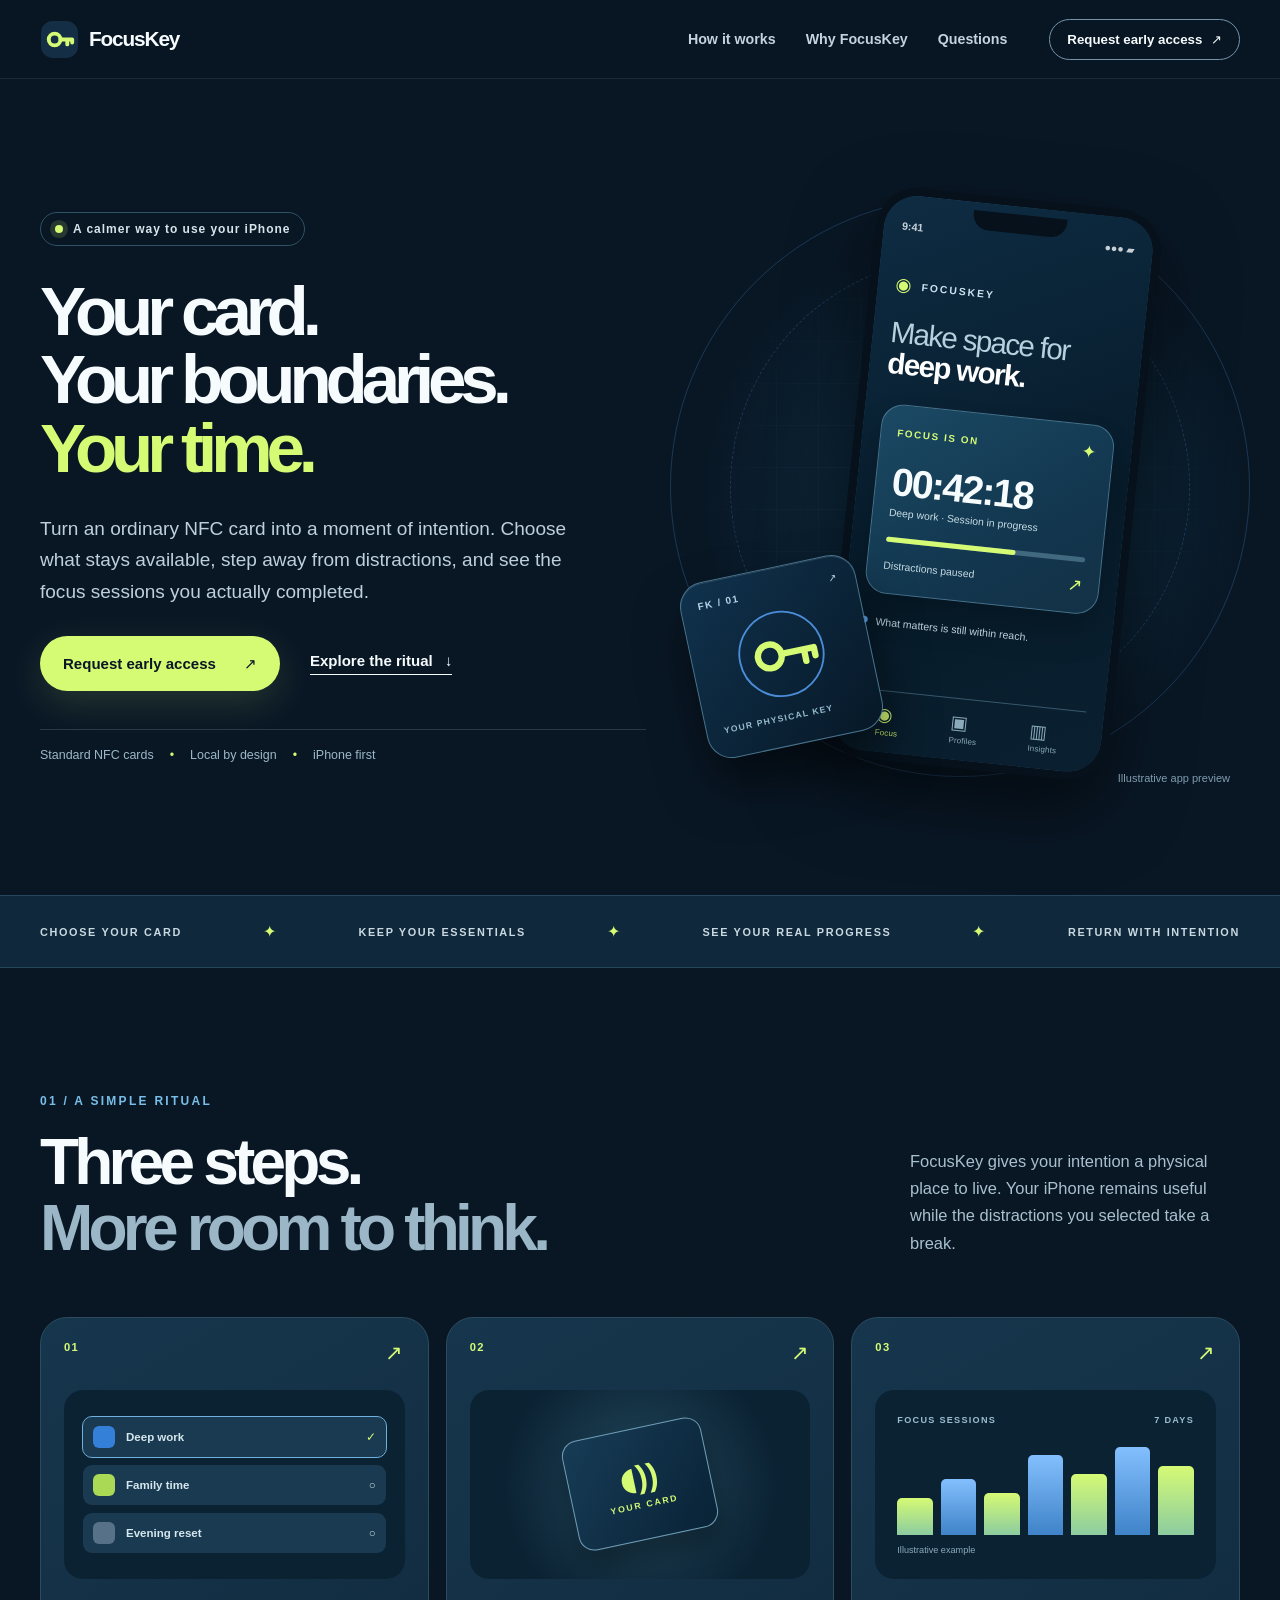
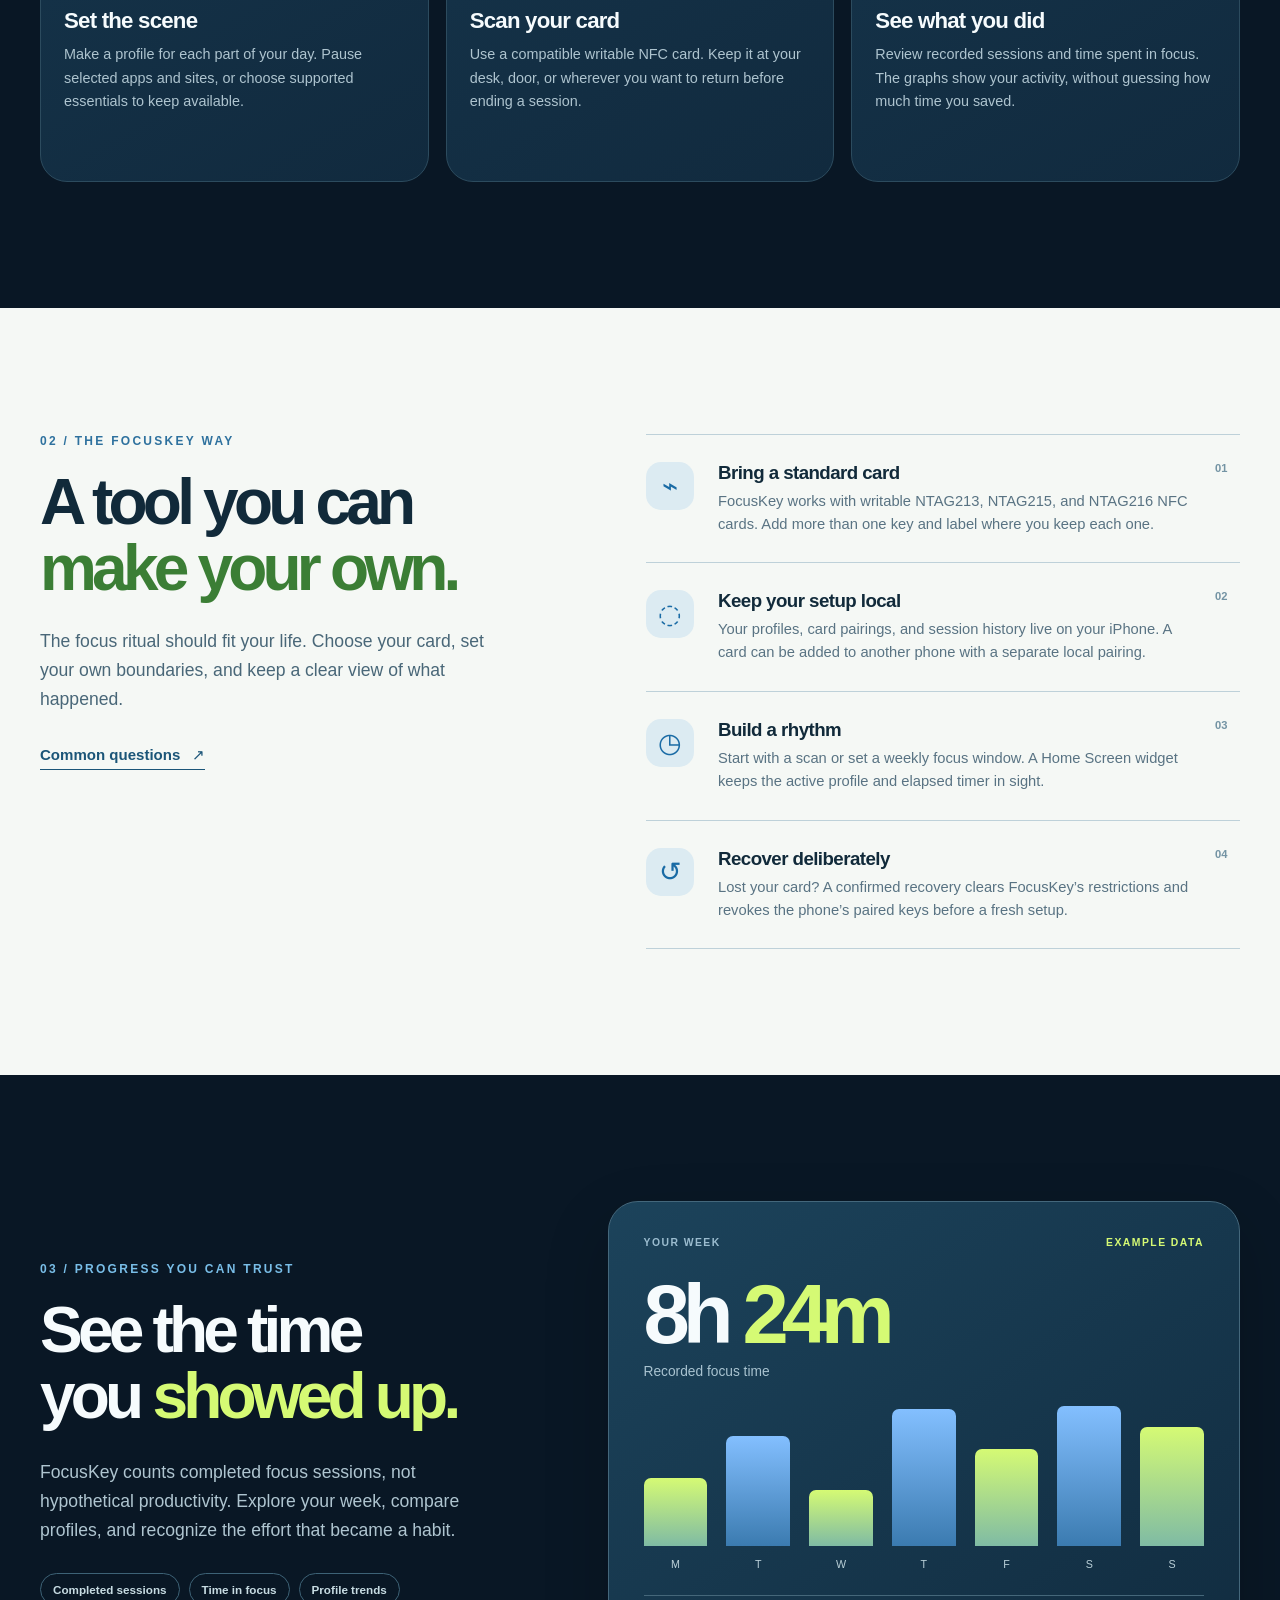
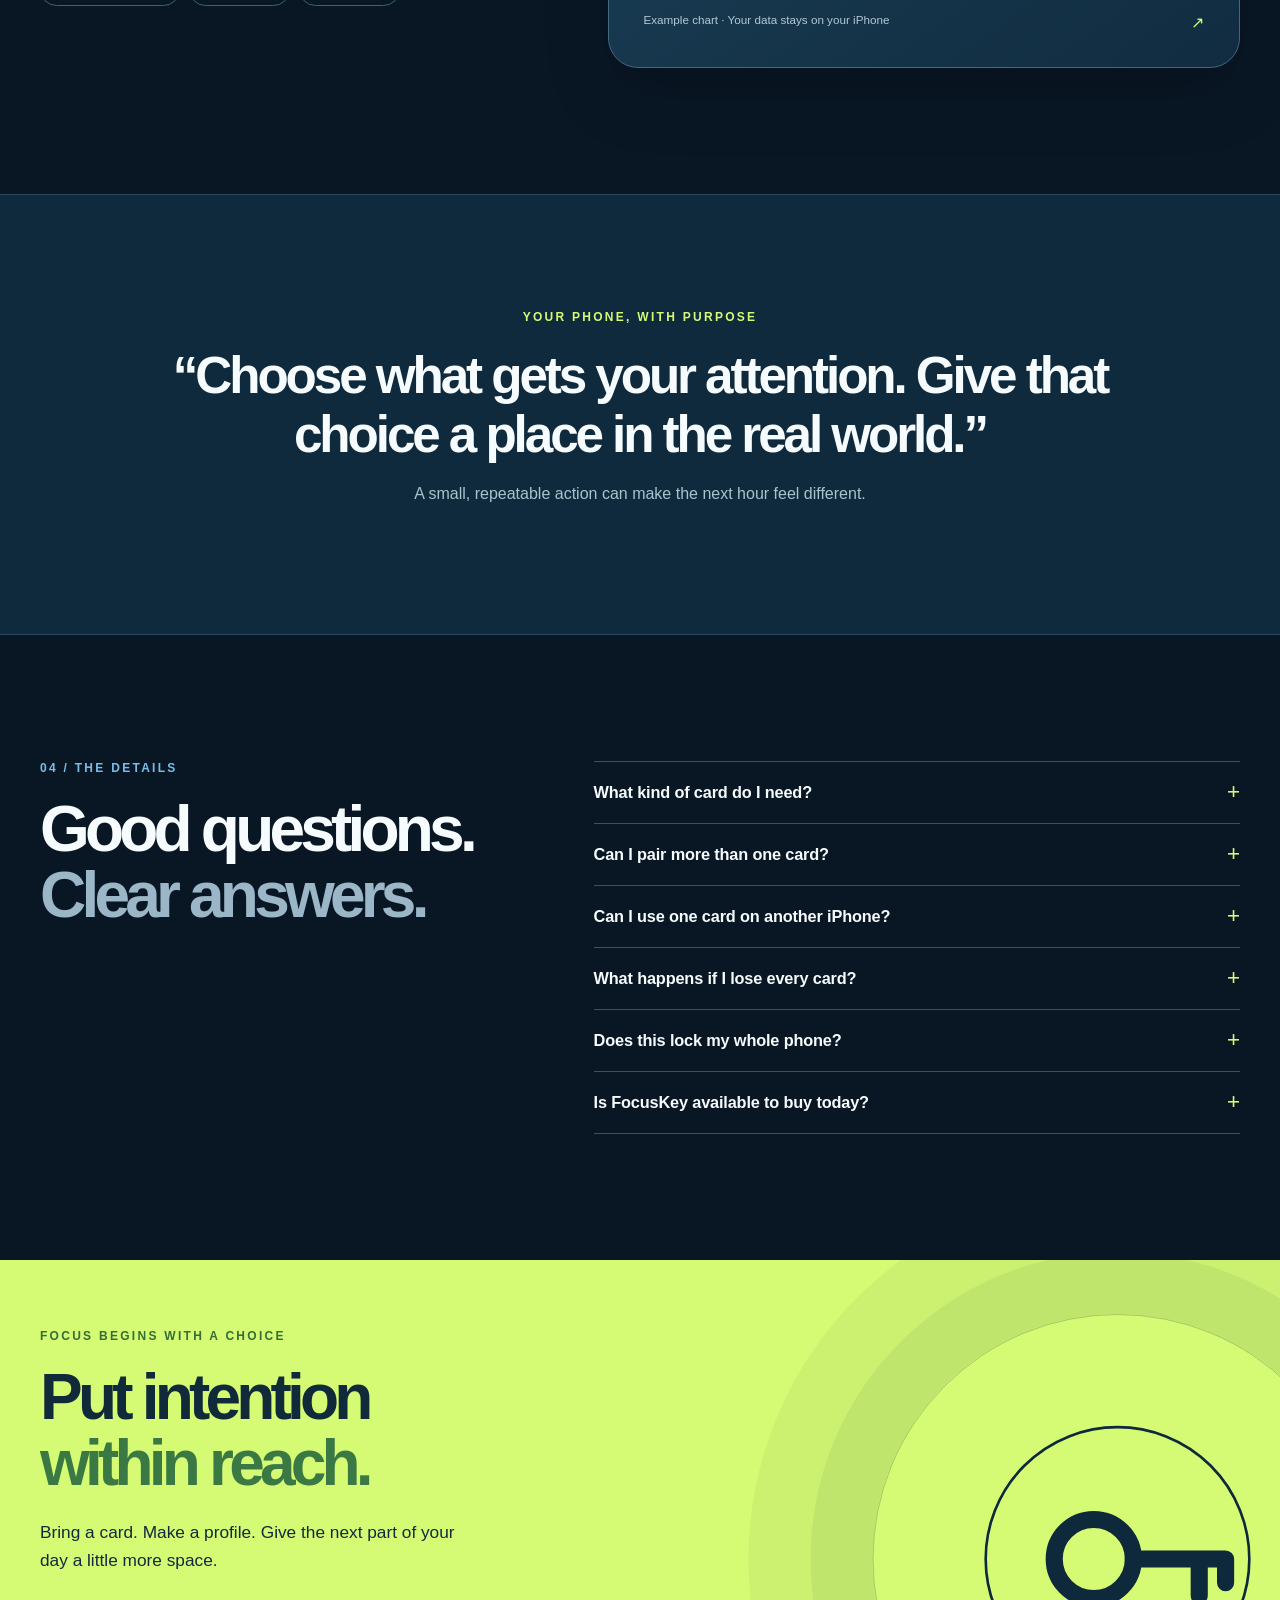
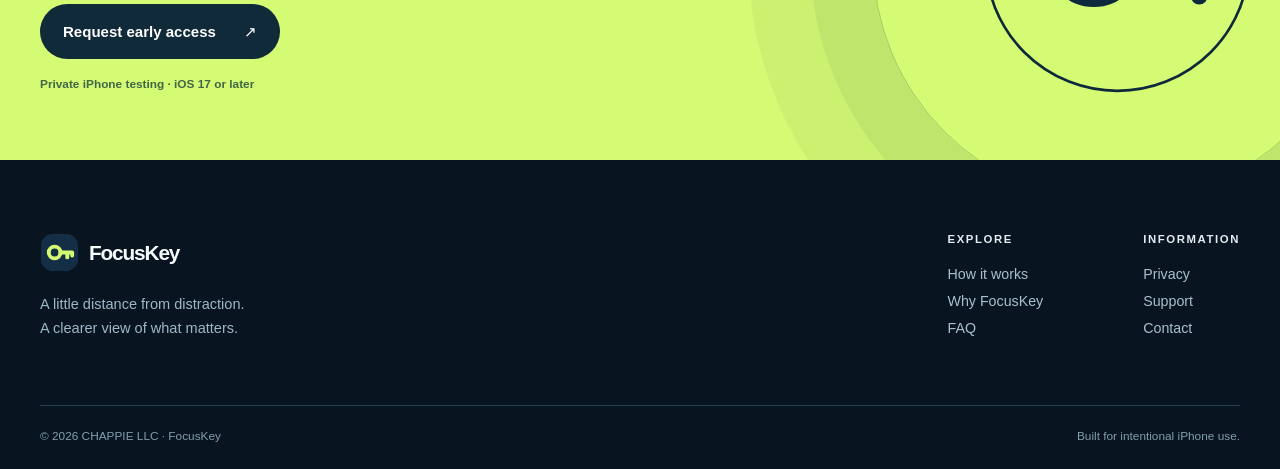
==== index.html @ 5d729cf5 "Launch FocusKey public website" ====
<!doctype html>
<html lang="en">
<head>
  <meta charset="utf-8">
  <meta name="viewport" content="width=device-width, initial-scale=1">
  <meta name="theme-color" content="#091725">
  <meta name="description" content="FocusKey turns a standard NFC card into a personal focus ritual. Choose what stays available, see your real session history, and keep your focus data on your iPhone.">
  <meta property="og:type" content="website">
  <meta property="og:title" content="FocusKey — Your card. Your boundaries. Your time.">
  <meta property="og:description" content="A personal focus ritual built around a standard NFC card, thoughtful profiles, and honest local insights.">
  <meta property="og:image" content="https://focus.cybrpulse.com/social.png">
  <meta property="og:url" content="https://focus.cybrpulse.com/">
  <link rel="canonical" href="https://focus.cybrpulse.com/">
  <link rel="icon" href="favicon.svg" type="image/svg+xml">
  <link rel="stylesheet" href="styles.css">
  <title>FocusKey — Your card. Your boundaries. Your time.</title>
</head>
<body>
  <a class="skip-link" href="#main">Skip to content</a>
  <header class="site-header">
    <div class="shell nav-row">
      <a class="brand" href="./" aria-label="FocusKey home">
        <svg class="brand-icon" viewBox="0 0 40 40" fill="none" aria-hidden="true"><rect x="1" y="1" width="38" height="38" rx="12" fill="#142e45"/><circle cx="15" cy="20" r="6" stroke="#d5fa74" stroke-width="4"/><path d="M21 20h12m-5 0v5m5-5v3" stroke="#d5fa74" stroke-width="4" stroke-linecap="round"/></svg>
        <span>FocusKey</span>
      </a>
      <nav class="main-nav" aria-label="Main navigation">
        <a href="#how-it-works">How it works</a>
        <a href="#why-focuskey">Why FocusKey</a>
        <a href="#questions">Questions</a>
      </nav>
      <a class="nav-cta" href="mailto:support@cybrpulse.com?subject=FocusKey%20early%20access">Request early access <span aria-hidden="true">↗</span></a>
    </div>
  </header>

  <main id="main">
    <section class="hero shell" aria-labelledby="hero-title">
      <div class="hero-copy">
        <div class="eyebrow"><span class="live-dot"></span> A calmer way to use your iPhone</div>
        <h1 id="hero-title">Your card.<br>Your boundaries.<br><em>Your time.</em></h1>
        <p class="hero-lede">Turn an ordinary NFC card into a moment of intention. Choose what stays available, step away from distractions, and see the focus sessions you actually completed.</p>
        <div class="hero-actions">
          <a class="button button-primary" href="mailto:support@cybrpulse.com?subject=FocusKey%20early%20access">Request early access <span aria-hidden="true">↗</span></a>
          <a class="text-link" href="#how-it-works">Explore the ritual <span aria-hidden="true">↓</span></a>
        </div>
        <div class="hero-proof" aria-label="FocusKey principles">
          <span>Standard NFC cards</span><span>Local by design</span><span>iPhone first</span>
        </div>
      </div>
      <div class="hero-art" aria-label="Illustration of FocusKey on an iPhone with a physical NFC card">
        <div class="orbit orbit-one"></div><div class="orbit orbit-two"></div>
        <div class="phone-frame">
          <div class="phone-screen">
            <div class="phone-status"><span>9:41</span><span>●●● ▰</span></div>
            <div class="phone-head"><span class="phone-logo">◉</span><span>FOCUSKEY</span></div>
            <div class="phone-greeting">Make space for<br><strong>deep work.</strong></div>
            <div class="session-card">
              <div class="session-top"><span class="session-label">FOCUS IS ON</span><span class="session-spark">✦</span></div>
              <div class="session-time">00:42:18</div>
              <div class="session-sub">Deep work · Session in progress</div>
              <div class="session-track"><span></span></div>
              <div class="session-footer"><span>Distractions paused</span><span>↗</span></div>
            </div>
            <div class="phone-note"><span class="note-dot"></span> What matters is still within reach.</div>
            <div class="phone-tab"><span>◉<small>Focus</small></span><span>▣<small>Profiles</small></span><span>▥<small>Insights</small></span></div>
          </div>
        </div>
        <div class="key-card" aria-hidden="true"><div class="key-card-top"><span>FK / 01</span><span>↗</span></div><svg viewBox="0 0 120 120" fill="none"><circle cx="60" cy="60" r="46" stroke="#5ba7ff" stroke-width="2" opacity=".8"/><circle cx="47" cy="60" r="13" stroke="#d5fa74" stroke-width="7"/><path d="M60 60h36m-11 0v13m11-13v9" stroke="#d5fa74" stroke-width="7" stroke-linecap="round"/></svg><span class="key-card-label">YOUR PHYSICAL KEY</span></div>
        <span class="art-caption">Illustrative app preview</span>
      </div>
    </section>

    <section class="marquee-band" aria-label="Product highlights"><div class="shell marquee-inner"><span>CHOOSE YOUR CARD</span><b>✦</b><span>KEEP YOUR ESSENTIALS</span><b>✦</b><span>SEE YOUR REAL PROGRESS</span><b>✦</b><span>RETURN WITH INTENTION</span></div></section>

    <section id="how-it-works" class="section shell ritual-section">
      <div class="section-heading"><p class="kicker">01 / A SIMPLE RITUAL</p><h2>Three steps.<br><span>More room to think.</span></h2><p>FocusKey gives your intention a physical place to live. Your iPhone remains useful while the distractions you selected take a break.</p></div>
      <div class="steps-grid">
        <article class="step-card"><div class="step-number">01 <span>↗</span></div><div class="step-visual visual-select"><div class="mini-row"><span class="mini-square blue"></span><span>Deep work</span><span class="mini-check">✓</span></div><div class="mini-row"><span class="mini-square lime"></span><span>Family time</span><span>○</span></div><div class="mini-row"><span class="mini-square muted"></span><span>Evening reset</span><span>○</span></div></div><h3>Set the scene</h3><p>Make a profile for each part of your day. Pause selected apps and sites, or choose supported essentials to keep available.</p></article>
        <article class="step-card"><div class="step-number">02 <span>↗</span></div><div class="step-visual visual-card"><div class="tap-card"><span class="tap-rings">◖))</span><span>YOUR CARD</span></div><div class="tap-wave"></div></div><h3>Scan your card</h3><p>Use a compatible writable NFC card. Keep it at your desk, door, or wherever you want to return before ending a session.</p></article>
        <article class="step-card"><div class="step-number">03 <span>↗</span></div><div class="step-visual visual-chart"><div class="chart-head"><span>FOCUS SESSIONS</span><span>7 DAYS</span></div><div class="tiny-bars"><i style="--h:38%"></i><i style="--h:58%"></i><i style="--h:44%"></i><i style="--h:83%"></i><i style="--h:63%"></i><i style="--h:91%"></i><i style="--h:72%"></i></div><div class="chart-caption">Illustrative example</div></div><h3>See what you did</h3><p>Review recorded sessions and time spent in focus. The graphs show your activity, without guessing how much time you saved.</p></article>
      </div>
    </section>

    <section id="why-focuskey" class="difference-section">
      <div class="shell difference-grid">
        <div class="difference-intro"><p class="kicker">02 / THE FOCUSKEY WAY</p><h2>A tool you can<br><em>make your own.</em></h2><p>The focus ritual should fit your life. Choose your card, set your own boundaries, and keep a clear view of what happened.</p><a class="light-link" href="#questions">Common questions <span aria-hidden="true">↗</span></a></div>
        <div class="difference-list">
          <article><span class="feature-icon">⌁</span><div><h3>Bring a standard card</h3><p>FocusKey works with writable NTAG213, NTAG215, and NTAG216 NFC cards. Add more than one key and label where you keep each one.</p></div><span class="feature-index">01</span></article>
          <article><span class="feature-icon">◌</span><div><h3>Keep your setup local</h3><p>Your profiles, card pairings, and session history live on your iPhone. A card can be added to another phone with a separate local pairing.</p></div><span class="feature-index">02</span></article>
          <article><span class="feature-icon">◷</span><div><h3>Build a rhythm</h3><p>Start with a scan or set a weekly focus window. A Home Screen widget keeps the active profile and elapsed timer in sight.</p></div><span class="feature-index">03</span></article>
          <article><span class="feature-icon">↺</span><div><h3>Recover deliberately</h3><p>Lost your card? A confirmed recovery clears FocusKey’s restrictions and revokes the phone’s paired keys before a fresh setup.</p></div><span class="feature-index">04</span></article>
        </div>
      </div>
    </section>

    <section class="section shell insight-section"><div class="insight-copy"><p class="kicker">03 / PROGRESS YOU CAN TRUST</p><h2>See the time<br>you <em>showed up.</em></h2><p>FocusKey counts completed focus sessions, not hypothetical productivity. Explore your week, compare profiles, and recognize the effort that became a habit.</p><div class="insight-tags"><span>Completed sessions</span><span>Time in focus</span><span>Profile trends</span></div></div><div class="insight-panel"><div class="panel-top"><span>YOUR WEEK</span><span>EXAMPLE DATA</span></div><div class="panel-metric">8h <span>24m</span></div><div class="panel-caption">Recorded focus time</div><div class="large-bars" aria-hidden="true"><div><i style="--h:41%"></i><small>M</small></div><div><i style="--h:67%"></i><small>T</small></div><div><i style="--h:34%"></i><small>W</small></div><div><i style="--h:83%"></i><small>T</small></div><div><i style="--h:59%"></i><small>F</small></div><div><i style="--h:98%"></i><small>S</small></div><div><i style="--h:72%"></i><small>S</small></div></div><div class="panel-bottom"><span>Example chart · Your data stays on your iPhone</span><span>↗</span></div></div></section>

    <section class="quote-section"><div class="shell"><p class="kicker">YOUR PHONE, WITH PURPOSE</p><blockquote>“Choose what gets your attention. Give that choice a place in the real world.”</blockquote><p class="quote-note">A small, repeatable action can make the next hour feel different.</p></div></section>

    <section id="questions" class="section shell faq-section"><div class="faq-intro"><p class="kicker">04 / THE DETAILS</p><h2>Good questions.<br><span>Clear answers.</span></h2></div><div class="faq-list">
      <details><summary>What kind of card do I need?<span>+</span></summary><p>A writable NTAG213, NTAG215, or NTAG216 NFC card. Choose a card with a roughly 25–30 mm antenna for easier scanning. For a metal surface, use an on-metal or ferrite-backed tag.</p></details>
      <details><summary>Can I pair more than one card?<span>+</span></summary><p>Yes. FocusKey supports up to 16 cards on one iPhone. You can name each key and remove an individual key while no focus session or scheduled window is active.</p></details>
      <details><summary>Can I use one card on another iPhone?<span>+</span></summary><p>Yes. Scan an existing FocusKey card in the second iPhone’s Add key flow. Each phone stores and manages its own pairing; removing a card from one phone does not remove it from the other.</p></details>
      <details><summary>What happens if I lose every card?<span>+</span></summary><p>Use the app’s confirmed Lost your key recovery. It clears FocusKey’s restrictions on that phone, revokes its paired cards, and requires a new card write and verification before another focus session. It cannot erase a lost physical card.</p></details>
      <details><summary>Does this lock my whole phone?<span>+</span></summary><p>No. FocusKey uses iOS Screen Time controls for the apps, categories, and supported websites selected in a profile. It does not change your passcode or lock the device. You retain control of Screen Time authorization in iOS Settings.</p></details>
      <details><summary>Is FocusKey available to buy today?<span>+</span></summary><p>FocusKey is in private iPhone testing. Pricing and public availability have not been announced. Email us to ask about early access and updates.</p></details>
    </div></section>

    <section class="closing-section"><div class="shell closing-grid"><div><p class="kicker">FOCUS BEGINS WITH A CHOICE</p><h2>Put intention<br><em>within reach.</em></h2><p>Bring a card. Make a profile. Give the next part of your day a little more space.</p><a class="button button-dark" href="mailto:support@cybrpulse.com?subject=FocusKey%20early%20access">Request early access <span aria-hidden="true">↗</span></a><span class="availability">Private iPhone testing · iOS 17 or later</span></div><div class="closing-mark" aria-hidden="true"><svg viewBox="0 0 220 220" fill="none"><circle cx="110" cy="110" r="100" stroke="#0e293b" stroke-width="2"/><circle cx="92" cy="110" r="30" stroke="#0e293b" stroke-width="13"/><path d="M122 110h70m-20 0v28m20-28v18" stroke="#0e293b" stroke-width="13" stroke-linecap="round"/></svg></div></div></section>
  </main>
  <footer class="site-footer"><div class="shell footer-grid"><div><a class="brand" href="./"><svg class="brand-icon" viewBox="0 0 40 40" fill="none" aria-hidden="true"><rect x="1" y="1" width="38" height="38" rx="12" fill="#142e45"/><circle cx="15" cy="20" r="6" stroke="#d5fa74" stroke-width="4"/><path d="M21 20h12m-5 0v5m5-5v3" stroke="#d5fa74" stroke-width="4" stroke-linecap="round"/></svg><span>FocusKey</span></a><p>A little distance from distraction.<br>A clearer view of what matters.</p></div><div class="footer-links"><div><strong>Explore</strong><a href="#how-it-works">How it works</a><a href="#why-focuskey">Why FocusKey</a><a href="#questions">FAQ</a></div><div><strong>Information</strong><a href="privacy.html">Privacy</a><a href="support.html">Support</a><a href="mailto:support@cybrpulse.com?subject=FocusKey%20question">Contact</a></div></div></div><div class="shell footer-bottom"><span>© 2026 CHAPPIE LLC · FocusKey</span><span>Built for intentional iPhone use.</span></div></footer>
</body>
</html>
---- styles.css ----
:root {
  color-scheme:dark;
  --navy:#091725;
  --navy-2:#102c40;
  --navy-3:#17374e;
  --ink:#112a3a;
  --lime:#d5fa74;
  --blue:#5ba7ff;
  --cream:#f5f8f5;
  --muted:#a8bfcb;
  --line:rgba(197,224,231,.17);
  font-family:-apple-system,BlinkMacSystemFont,"Segoe UI",Inter,Arial,sans-serif;
  font-synthesis:none
}
* {
  box-sizing:border-box
}
html {
  scroll-behavior:smooth
}
body {
  margin:0;
  background:var(--navy);
  color:#f6fbfd;
  -webkit-font-smoothing:antialiased
}
a {
  color:inherit;
  text-decoration:none
}
button,a,summary {
  touch-action:manipulation
}
a:focus-visible,summary:focus-visible {
  outline:3px solid var(--lime);
  outline-offset:5px
}
::selection {
  background:var(--lime);
  color:var(--navy)
}
.shell {
  width:min(1200px,calc(100% - 64px));
  margin-inline:auto
}
.skip-link {
  position:absolute;
  left:16px;
  top:-80px;
  background:var(--lime);
  color:var(--navy);
  padding:12px 18px;
  z-index:100
}
.skip-link:focus {
  top:16px
}
.site-header {
  position:sticky;
  top:0;
  z-index:20;
  border-bottom:1px solid rgba(255,255,255,.08);
  background:rgba(9,23,37,.83);
  backdrop-filter:blur(18px);
  -webkit-backdrop-filter:blur(18px)
}
.nav-row {
  height:78px;
  display:flex;
  align-items:center;
  gap:32px
}
.brand {
  display:inline-flex;
  align-items:center;
  gap:10px;
  font-size:1.3rem;
  font-weight:760;
  letter-spacing:-.055em;
  white-space:nowrap
}
.brand-icon {
  width:39px;
  height:39px;
  flex:none
}
.main-nav {
  display:flex;
  align-items:center;
  gap:30px;
  margin-left:auto;
  color:#c4d3dd;
  font-size:.89rem;
  font-weight:550
}
.main-nav a:hover,.footer-links a:hover {
  color:var(--lime)
}
.nav-cta {
  margin-left:10px;
  border:1px solid #7594a9;
  border-radius:100px;
  padding:12px 17px;
  font-size:.83rem;
  font-weight:730;
  white-space:nowrap;
  transition:.2s
}
.nav-cta:hover {
  background:var(--lime);
  border-color:var(--lime);
  color:var(--navy)
}
.nav-cta span {
  margin-left:5px
}
.hero {
  min-height:760px;
  display:grid;
  grid-template-columns:1.04fr .96fr;
  align-items:center;
  gap:34px;
  padding-block:92px 92px
}
.hero-copy {
  position:relative;
  z-index:2
}
.eyebrow,.kicker {
  font-size:.75rem;
  letter-spacing:.19em;
  font-weight:800
}
.eyebrow {
  display:inline-flex;
  align-items:center;
  gap:10px;
  padding:9px 14px;
  border:1px solid #2f5265;
  border-radius:100px;
  color:#d5e5ea;
  letter-spacing:.08em;
  font-weight:680
}
.live-dot {
  display:inline-block;
  width:8px;
  height:8px;
  background:var(--lime);
  border-radius:50%;
  box-shadow:0 0 0 5px rgba(213,250,116,.14)
}
h1,h2,h3,p,blockquote {
  margin-top:0
}
h1 {
  font-size:clamp(4.2rem,5.4vw,5.4rem);
  line-height:.99;
  letter-spacing:-.088em;
  font-weight:790;
  margin:31px 0 31px
}
h1 em,.difference-intro h2 em,.insight-copy h2 em,.closing-grid h2 em {
  font-style:normal;
  color:var(--lime)
}
.hero-lede {
  font-size:1.19rem;
  line-height:1.65;
  color:#bed0db;
  max-width:560px;
  margin-bottom:29px
}
.hero-actions {
  display:flex;
  align-items:center;
  gap:30px;
  flex-wrap:wrap
}
.button {
  display:inline-flex;
  align-items:center;
  justify-content:center;
  gap:28px;
  border-radius:100px;
  padding:17px 23px;
  font-weight:770;
  font-size:.94rem;
  transition:transform .2s,background .2s,box-shadow .2s;
  min-height:55px
}
.button:hover {
  transform:translateY(-3px)
}
.button-primary {
  background:var(--lime);
  color:var(--navy);
  box-shadow:0 12px 38px rgba(213,250,116,.14)
}
.button-primary:hover {
  background:#e5ff9d;
  box-shadow:0 16px 48px rgba(213,250,116,.2)
}
.text-link,.light-link {
  font-size:.94rem;
  font-weight:720;
  border-bottom:1px solid currentColor;
  padding-bottom:5px
}
.text-link:hover {
  color:var(--lime)
}
.text-link span,.light-link span {
  margin-left:8px
}
.hero-proof {
  margin-top:38px;
  padding-top:18px;
  border-top:1px solid var(--line);
  display:flex;
  gap:16px;
  flex-wrap:wrap;
  color:#9db8c7;
  font-size:.78rem
}
.hero-proof span:not(:last-child):after {
  content:"•";
  margin-left:16px;
  color:var(--lime)
}
.hero-art {
  height:632px;
  position:relative;
  display:grid;
  place-items:center;
  isolation:isolate;
  background:radial-gradient(circle at 53% 52%,rgba(28,100,139,.35),transparent 62%)
}
.hero-art:before {
  content:"";
  position:absolute;
  inset:7% 2%;
  background-image:linear-gradient(rgba(93,157,186,.1) 1px,transparent 1px),linear-gradient(90deg,rgba(93,157,186,.1) 1px,transparent 1px);
  background-size:42px 42px;
  mask-image:radial-gradient(circle,black,transparent 74%);
  z-index:-2
}
.orbit {
  position:absolute;
  border:1px solid rgba(91,167,255,.22);
  border-radius:50%;
  z-index:-1
}
.orbit-one {
  width:580px;
  height:580px
}
.orbit-two {
  width:460px;
  height:460px;
  border-style:dashed;
  transform:rotate(28deg)
}
.phone-frame {
  width:286px;
  height:573px;
  border:8px solid #06111c;
  border-radius:42px;
  box-shadow:0 30px 75px rgba(0,0,0,.55),inset 0 0 0 2px #6186a2;
  transform:rotate(6deg) translate(32px,-7px);
  background:#06111c;
  position:relative
}
.phone-frame:before {
  content:"";
  position:absolute;
  top:8px;
  left:88px;
  width:94px;
  height:19px;
  border-radius:0 0 16px 16px;
  background:#06111c;
  z-index:2
}
.phone-screen {
  height:100%;
  border-radius:33px;
  overflow:hidden;
  background:linear-gradient(155deg,#0e2c43,#071b2a 58%,#0a2030);
  padding:25px 18px 15px;
  display:flex;
  flex-direction:column
}
.phone-status {
  display:flex;
  justify-content:space-between;
  font-size:.67rem;
  font-weight:750;
  opacity:.8
}
.phone-head {
  margin-top:41px;
  display:flex;
  align-items:center;
  gap:8px;
  font-size:.65rem;
  font-weight:800;
  letter-spacing:.19em;
  color:#cae2ee
}
.phone-logo {
  color:var(--lime);
  font-size:1.15rem
}
.phone-greeting {
  font-size:1.85rem;
  line-height:1.06;
  letter-spacing:-.055em;
  margin:21px 0 24px;
  color:#b7d0dd
}
.phone-greeting strong {
  color:#fff
}
.session-card {
  padding:17px 16px;
  border:1px solid #44728c;
  border-radius:22px;
  background:linear-gradient(145deg,#1b4964,#12364e 65%,#143146);
  box-shadow:0 20px 32px rgba(0,0,0,.18)
}
.session-top,.session-footer {
  display:flex;
  justify-content:space-between;
  align-items:center
}
.session-label {
  color:var(--lime);
  font-size:.62rem;
  letter-spacing:.16em;
  font-weight:850
}
.session-spark {
  color:var(--lime);
  font-size:1.1rem
}
.session-time {
  font-variant-numeric:tabular-nums;
  font-size:2.45rem;
  letter-spacing:-.05em;
  font-weight:720;
  margin:17px 0 3px
}
.session-sub,.session-footer {
  font-size:.65rem;
  color:#c7dce4
}
.session-track {
  height:5px;
  background:#406980;
  border-radius:5px;
  margin:19px 0 13px
}
.session-track span {
  display:block;
  width:65%;
  height:100%;
  background:var(--lime);
  border-radius:5px
}
.session-footer span:last-child {
  font-size:1.1rem;
  color:var(--lime)
}
.phone-note {
  display:flex;
  align-items:center;
  gap:8px;
  margin-top:22px;
  font-size:.66rem;
  color:#bdd2dd
}
.note-dot {
  width:7px;
  height:7px;
  border-radius:50%;
  background:var(--blue)
}
.phone-tab {
  margin-top:auto;
  border-top:1px solid #38576c;
  display:flex;
  justify-content:space-around;
  padding-top:13px;
  color:#8baabb;
  font-size:1.15rem
}
.phone-tab span:first-child {
  color:var(--lime)
}
.phone-tab small {
  display:block;
  font-size:.5rem;
  letter-spacing:.02em;
  text-align:center;
  margin-top:2px
}
.key-card {
  width:179px;
  height:179px;
  position:absolute;
  left:2%;
  bottom:57px;
  border:1px solid #47738d;
  border-radius:25px;
  background:linear-gradient(135deg,#10324d,#071827);
  box-shadow:0 30px 50px rgba(0,0,0,.5),inset 0 1px 0 rgba(255,255,255,.12);
  transform:rotate(-12deg);
  padding:17px
}
.key-card-top {
  display:flex;
  justify-content:space-between;
  font-size:.62rem;
  letter-spacing:.14em;
  color:#b3d4e7;
  font-weight:750
}
.key-card svg {
  display:block;
  width:110px;
  height:110px;
  margin:3px auto -3px
}
.key-card-label {
  font-size:.54rem;
  letter-spacing:.14em;
  color:#97bbcf;
  font-weight:800
}
.art-caption {
  position:absolute;
  right:10px;
  bottom:19px;
  color:#7f9db0;
  font-size:.69rem
}
.marquee-band {
  border-top:1px solid #25465b;
  border-bottom:1px solid #25465b;
  background:#10283b
}
.marquee-inner {
  min-height:71px;
  display:flex;
  align-items:center;
  justify-content:space-between;
  gap:15px;
  font-size:.68rem;
  font-weight:780;
  letter-spacing:.15em;
  color:#c9d9e1
}
.marquee-inner b {
  color:var(--lime);
  font-size:1rem
}
.section {
  padding-block:126px
}
.kicker {
  color:#79bee8;
  margin-bottom:22px
}
.section-heading {
  display:grid;
  grid-template-columns:1fr 330px;
  align-items:end;
  column-gap:80px;
  margin-bottom:55px
}
.section-heading .kicker {
  grid-column:1/-1
}
.section-heading h2,.difference-intro h2,.insight-copy h2,.faq-intro h2,.closing-grid h2 {
  font-size:clamp(3.1rem,5vw,5.3rem);
  letter-spacing:-.075em;
  line-height:1.03;
  font-weight:770;
  margin:0
}
.section-heading h2 span,.faq-intro h2 span {
  color:#9bb7c7
}
.section-heading>p:last-child {
  color:#a9c0ce;
  font-size:1.03rem;
  line-height:1.65;
  margin:0 0 5px
}
.steps-grid {
  display:grid;
  grid-template-columns:repeat(3,1fr);
  gap:17px
}
.step-card {
  border:1px solid #2c4b5e;
  border-radius:27px;
  padding:23px;
  background:linear-gradient(150deg,#16364d,#112a3e);
  min-height:465px
}
.step-number {
  display:flex;
  justify-content:space-between;
  font-size:.7rem;
  font-weight:850;
  color:var(--lime);
  letter-spacing:.12em
}
.step-number span {
  font-size:1.3rem
}
.step-visual {
  height:189px;
  margin:25px 0 29px;
  border-radius:19px;
  overflow:hidden;
  background:#0b2233
}
.visual-select {
  padding:27px 19px
}
.mini-row {
  display:flex;
  align-items:center;
  gap:11px;
  padding:9px 10px;
  margin-bottom:8px;
  border-radius:9px;
  background:#193a51;
  color:#d6e8ee;
  font-size:.72rem;
  font-weight:650
}
.mini-row:first-child {
  outline:1px solid #6eb1de
}
.mini-row span:nth-child(2) {
  flex:1
}
.mini-square {
  width:22px;
  height:22px;
  border-radius:6px
}
.mini-square.blue {
  background:#347fd8
}
.mini-square.lime {
  background:#aad955
}
.mini-square.muted {
  background:#567188
}
.mini-check {
  color:var(--lime)
}
.visual-card {
  display:grid;
  place-items:center;
  position:relative;
  background:radial-gradient(circle,#234a5e,#0b2233 70%)
}
.tap-card {
  width:142px;
  height:112px;
  border:1px solid #6f9db7;
  border-radius:16px;
  background:linear-gradient(130deg,#173c56,#092236);
  transform:rotate(-12deg);
  box-shadow:0 17px 25px rgba(0,0,0,.28);
  display:flex;
  align-items:center;
  justify-content:center;
  flex-direction:column;
  gap:4px;
  color:var(--lime)
}
.tap-rings {
  font-size:2rem;
  font-weight:760
}
.tap-card span:last-child {
  font-size:.55rem;
  letter-spacing:.2em;
  font-weight:850
}
.tap-wave {
  width:210px;
  height:210px;
  border:1px solid #3d738d;
  border-radius:50%;
  position:absolute;
  z-index:-1
}
.visual-chart {
  padding:25px 22px
}
.chart-head,.panel-top {
  display:flex;
  justify-content:space-between;
  font-size:.57rem;
  letter-spacing:.14em;
  font-weight:800;
  color:#9bbccf
}
.tiny-bars {
  height:96px;
  display:flex;
  align-items:end;
  gap:8px;
  margin-top:14px
}
.tiny-bars i {
  flex:1;
  height:var(--h);
  background:linear-gradient(var(--lime),#8ccca0);
  border-radius:5px 5px 0 0
}
.tiny-bars i:nth-child(even) {
  background:linear-gradient(#83bffe,#3f83c8)
}
.chart-caption {
  font-size:.57rem;
  color:#8daabb;
  margin-top:10px
}
.step-card h3 {
  font-size:1.39rem;
  letter-spacing:-.035em;
  margin:0 0 9px
}
.step-card>p {
  font-size:.9rem;
  line-height:1.65;
  color:#aec4cf;
  margin:0
}
.difference-section {
  background:var(--cream);
  color:var(--ink);
  padding-block:126px
}
.difference-grid {
  display:grid;
  grid-template-columns:.92fr 1.08fr;
  gap:100px
}
.difference-intro .kicker {
  color:#2e719e
}
.difference-intro h2 em {
  color:#3b7e35
}
.difference-intro>p:not(.kicker) {
  font-size:1.1rem;
  color:#496778;
  line-height:1.67;
  max-width:450px;
  margin-top:25px
}
.light-link {
  display:inline-block;
  margin-top:14px;
  color:#1b5578
}
.difference-list {
  border-top:1px solid #bed1d9
}
.difference-list article {
  display:grid;
  grid-template-columns:54px 1fr 25px;
  gap:18px;
  padding:27px 0;
  border-bottom:1px solid #bed1d9
}
.feature-icon {
  width:48px;
  height:48px;
  border-radius:15px;
  background:#dcebf2;
  display:grid;
  place-items:center;
  color:#1a6ba5;
  font-size:1.7rem
}
.difference-list h3 {
  font-size:1.17rem;
  letter-spacing:-.03em;
  margin:0 0 6px
}
.difference-list p {
  margin:0;
  color:#597383;
  line-height:1.55;
  font-size:.92rem
}
.feature-index {
  font-size:.7rem;
  font-weight:800;
  color:#7494a4
}
.insight-section {
  display:grid;
  grid-template-columns:.85fr 1.15fr;
  align-items:center;
  gap:100px
}
.insight-copy h2 em {
  color:var(--lime)
}
.insight-copy>p:not(.kicker) {
  font-size:1.1rem;
  line-height:1.65;
  color:#afc5d0;
  margin:28px 0
}
.insight-tags {
  display:flex;
  flex-wrap:wrap;
  gap:9px
}
.insight-tags span {
  padding:9px 12px;
  border:1px solid #3d6276;
  border-radius:100px;
  color:#c7dbe2;
  font-size:.73rem;
  font-weight:620
}
.insight-panel {
  border:1px solid #44677b;
  border-radius:30px;
  padding:35px;
  background:linear-gradient(145deg,#1c435b,#112c40);
  box-shadow:0 25px 65px rgba(0,0,0,.2)
}
.panel-top {
  font-size:.65rem
}
.panel-top span:last-child {
  color:var(--lime)
}
.panel-metric {
  font-size:5.2rem;
  font-weight:750;
  letter-spacing:-.085em;
  margin-top:25px;
  line-height:1
}
.panel-metric span {
  color:var(--lime)
}
.panel-caption {
  font-size:.86rem;
  color:#a9c3d0;
  margin-top:7px
}
.large-bars {
  height:190px;
  display:flex;
  align-items:end;
  gap:19px;
  margin:27px 0 0;
  padding-bottom:25px;
  border-bottom:1px solid #45677a
}
.large-bars div {
  height:100%;
  flex:1;
  display:flex;
  flex-direction:column;
  justify-content:end;
  align-items:center;
  gap:12px
}
.large-bars i {
  display:block;
  width:100%;
  height:var(--h);
  border-radius:7px 7px 0 0;
  background:linear-gradient(180deg,#d5fa74,#7fbba4)
}
.large-bars div:nth-child(even) i {
  background:linear-gradient(180deg,#83bfff,#3b7bb0)
}
.large-bars small {
  font-size:.67rem;
  color:#bad0d8
}
.panel-bottom {
  display:flex;
  justify-content:space-between;
  color:#b3c9d3;
  font-size:.73rem;
  margin-top:17px
}
.panel-bottom span:last-child {
  color:var(--lime);
  font-size:1rem
}
.quote-section {
  padding-block:115px;
  text-align:center;
  background:#102a3d;
  border-block:1px solid #28485c
}
.quote-section blockquote {
  font-size:clamp(2.2rem,4vw,4.5rem);
  line-height:1.17;
  letter-spacing:-.06em;
  font-weight:660;
  max-width:950px;
  margin:0 auto 20px
}
.quote-section .kicker {
  color:var(--lime)
}
.quote-note {
  color:#a9c3ce
}
.faq-section {
  display:grid;
  grid-template-columns:.83fr 1.17fr;
  gap:95px
}
.faq-list {
  border-top:1px solid #365264
}
.faq-list details {
  border-bottom:1px solid #365264;
  padding:21px 0
}
.faq-list summary {
  cursor:pointer;
  list-style:none;
  font-weight:670;
  letter-spacing:-.01em;
  display:flex;
  justify-content:space-between;
  gap:12px;
  font-size:1.02rem
}
.faq-list summary::-webkit-details-marker {
  display:none
}
.faq-list summary span {
  color:var(--lime);
  font-size:1.4rem;
  font-weight:400;
  line-height:.8;
  transition:transform .2s
}
.faq-list details[open] summary span {
  transform:rotate(45deg)
}
.faq-list p {
  margin:17px 45px 0 0;
  color:#acc4d0;
  line-height:1.65;
  font-size:.93rem
}
.closing-section {
  background:var(--lime);
  color:var(--ink);
  overflow:hidden
}
.closing-grid {
  min-height:500px;
  display:grid;
  grid-template-columns:1fr .7fr;
  align-items:center;
  gap:40px
}
.closing-grid .kicker {
  color:#356d35
}
.closing-grid h2 em {
  color:#3b7944
}
.closing-grid p:not(.kicker) {
  font-size:1.08rem;
  line-height:1.6;
  max-width:420px;
  margin:22px 0
}
.button-dark {
  background:var(--ink);
  color:white;
  margin-top:8px
}
.button-dark:hover {
  background:#28495a
}
.availability {
  display:block;
  margin-top:18px;
  font-size:.74rem;
  color:#416648;
  font-weight:700
}
.closing-mark {
  width:490px;
  height:490px;
  border:1px solid rgba(16,51,49,.24);
  border-radius:50%;
  display:grid;
  place-items:center;
  transform:translate(25%,10%);
  box-shadow:0 0 0 62px rgba(9,45,43,.06),0 0 0 124px rgba(9,45,43,.045)
}
.closing-mark svg {
  width:290px;
  max-width:80%
}
.site-footer {
  background:#081521;
  padding:73px 0 26px
}
.footer-grid {
  display:flex;
  justify-content:space-between;
  gap:50px;
  padding-bottom:65px
}
.footer-grid>div:first-child p {
  color:#9eb8c6;
  font-size:.91rem;
  line-height:1.6;
  margin:17px 0 0
}
.footer-links {
  display:flex;
  gap:100px
}
.footer-links>div {
  display:flex;
  flex-direction:column;
  gap:11px
}
.footer-links strong {
  font-size:.71rem;
  letter-spacing:.14em;
  color:#e1edf0;
  margin-bottom:10px;
  text-transform:uppercase
}
.footer-links a {
  font-size:.89rem;
  color:#a9c0ca
}
.footer-bottom {
  display:flex;
  justify-content:space-between;
  border-top:1px solid #254355;
  padding-top:23px;
  color:#829eac;
  font-size:.74rem
}
.legal-body {
  background:var(--navy)
}
.legal-wrap {
  width:min(740px,calc(100% - 48px));
  margin:0 auto;
  padding:90px 0 130px
}
.legal-wrap .kicker {
  color:var(--lime)
}
.legal-wrap h1 {
  font-size:clamp(3rem,7vw,5.5rem);
  margin:0 0 25px
}
.legal-wrap .legal-intro {
  font-size:1.12rem;
  color:#b4cbd5;
  line-height:1.65;
  margin-bottom:55px
}
.legal-wrap h2 {
  font-size:1.5rem;
  letter-spacing:-.03em;
  margin:42px 0 10px
}
.legal-wrap p,.legal-wrap li {
  color:#b2c8d2;
  line-height:1.7;
  font-size:1rem
}
.legal-wrap ul {
  padding-left:20px
}
.legal-wrap a {
  color:var(--lime);
  text-decoration:underline;
  text-underline-offset:3px
}
.legal-wrap .back-link {
  display:inline-block;
  color:#bde0ef;
  text-decoration:none;
  margin-bottom:30px
}
.legal-wrap .back-link:hover {
  color:var(--lime)
}
.legal-note {
  border:1px solid #36576b;
  border-radius:17px;
  padding:19px;
  background:#122d40;
  margin-top:30px
}
@media(max-width:1000px) {
  .main-nav {
    gap:16px
  }
  .hero {
    grid-template-columns:1fr .9fr
  }
  .hero h1 {
    font-size:clamp(3.8rem,5.6vw,5rem)
  }
  .key-card {
    left:-5%
  }
  .difference-grid,.insight-section {
    gap:55px
  }
  .faq-section {
    gap:48px
  }
}
@media(max-width:780px) {
  .shell {
    width:min(100% - 40px,620px)
  }
  .nav-row {
    height:68px
  }
  .main-nav {
    display:none
  }
  .nav-cta {
    margin-left:auto;
    font-size:.77rem;
    padding:10px 12px
  }
  .hero {
    grid-template-columns:1fr;
    padding-block:67px 60px;
    gap:10px
  }
  .hero-copy {
    text-align:left
  }
  .hero h1 {
    font-size:clamp(3.9rem,12vw,6rem)
  }
  .hero-art {
    height:550px
  }
  .phone-frame {
    transform:rotate(6deg) translate(20px,-5px) scale(.88)
  }
  .key-card {
    left:5%;
    bottom:55px;
    transform:rotate(-12deg) scale(.88)
  }
  .orbit-one {
    width:510px;
    height:510px
  }
  .orbit-two {
    width:380px;
    height:380px
  }
  .marquee-inner {
    flex-wrap:wrap;
    justify-content:center;
    padding-block:20px;
    min-height:auto
  }
  .marquee-inner span {
    font-size:.58rem
  }
  .section,.difference-section {
    padding-block:88px
  }
  .section-heading,.difference-grid,.insight-section,.faq-section {
    grid-template-columns:1fr;
    gap:30px
  }
  .section-heading {
    margin-bottom:38px
  }
  .section-heading .kicker {
    grid-column:auto
  }
  .section-heading>p:last-child {
    max-width:550px
  }
  .steps-grid {
    grid-template-columns:1fr
  }
  .step-card {
    min-height:0
  }
  .step-visual {
    height:200px
  }
  .difference-intro {
    margin-bottom:8px
  }
  .insight-panel {
    max-width:610px
  }
  .faq-intro {
    margin-bottom:15px
  }
  .closing-grid {
    grid-template-columns:1fr;
    min-height:480px;
    padding-block:75px;
    position:relative
  }
  .closing-grid>div:first-child {
    position:relative;
    z-index:1
  }
  .closing-mark {
    position:absolute;
    right:-140px;
    bottom:-170px;
    opacity:.22
  }
  .footer-links {
    gap:50px
  }
}
@media(max-width:510px) {
  .shell {
    width:calc(100% - 36px)
  }
  .brand {
    font-size:1.12rem
  }
  .brand-icon {
    width:35px;
    height:35px
  }
  .nav-cta {
    font-size:0;
    width:43px;
    height:43px;
    display:grid;
    place-items:center;
    padding:0
  }
  .nav-cta span {
    font-size:1.1rem;
    margin:0
  }
  .hero {
    padding-top:51px
  }
  .eyebrow {
    font-size:.61rem
  }
  .hero h1 {
    font-size:clamp(3.3rem,13vw,4.5rem);
    margin:25px 0
  }
  .hero-lede {
    font-size:1.02rem
  }
  .hero-actions {
    gap:21px
  }
  .hero-proof {
    gap:9px;
    font-size:.68rem
  }
  .hero-proof span:not(:last-child):after {
    margin-left:9px
  }
  .hero-art {
    height:485px
  }
  .phone-frame {
    transform:rotate(6deg) translate(32px,-12px) scale(.74)
  }
  .key-card {
    left:-15px;
    bottom:48px;
    transform:rotate(-12deg) scale(.76)
  }
  .orbit-one {
    width:420px;
    height:420px
  }
  .orbit-two {
    width:330px;
    height:330px
  }
  .marquee-inner b:nth-of-type(2),.marquee-inner span:nth-of-type(3),.marquee-inner b:nth-of-type(3),.marquee-inner span:nth-of-type(4) {
    display:none
  }
  .section-heading h2,.difference-intro h2,.insight-copy h2,.faq-intro h2,.closing-grid h2 {
    font-size:clamp(2.8rem,12vw,4.2rem)
  }
  .difference-list article {
    grid-template-columns:43px 1fr;
    gap:12px
  }
  .feature-icon {
    width:39px;
    height:39px;
    font-size:1.3rem
  }
  .feature-index {
    display:none
  }
  .insight-panel {
    padding:23px
  }
  .panel-metric {
    font-size:4rem
  }
  .large-bars {
    gap:10px
  }
  .quote-section {
    padding-block:83px
  }
  .faq-list p {
    margin-right:5px
  }
  .footer-grid {
    flex-direction:column;
    gap:37px;
    padding-bottom:45px
  }
  .footer-links {
    justify-content:space-between;
    gap:20px
  }
  .footer-bottom {
    flex-direction:column;
    gap:8px
  }
}
@media(prefers-reduced-motion:reduce) {
  html {
    scroll-behavior:auto
  }
  .button,.nav-cta,.faq-list summary span {
    transition:none
  }
}
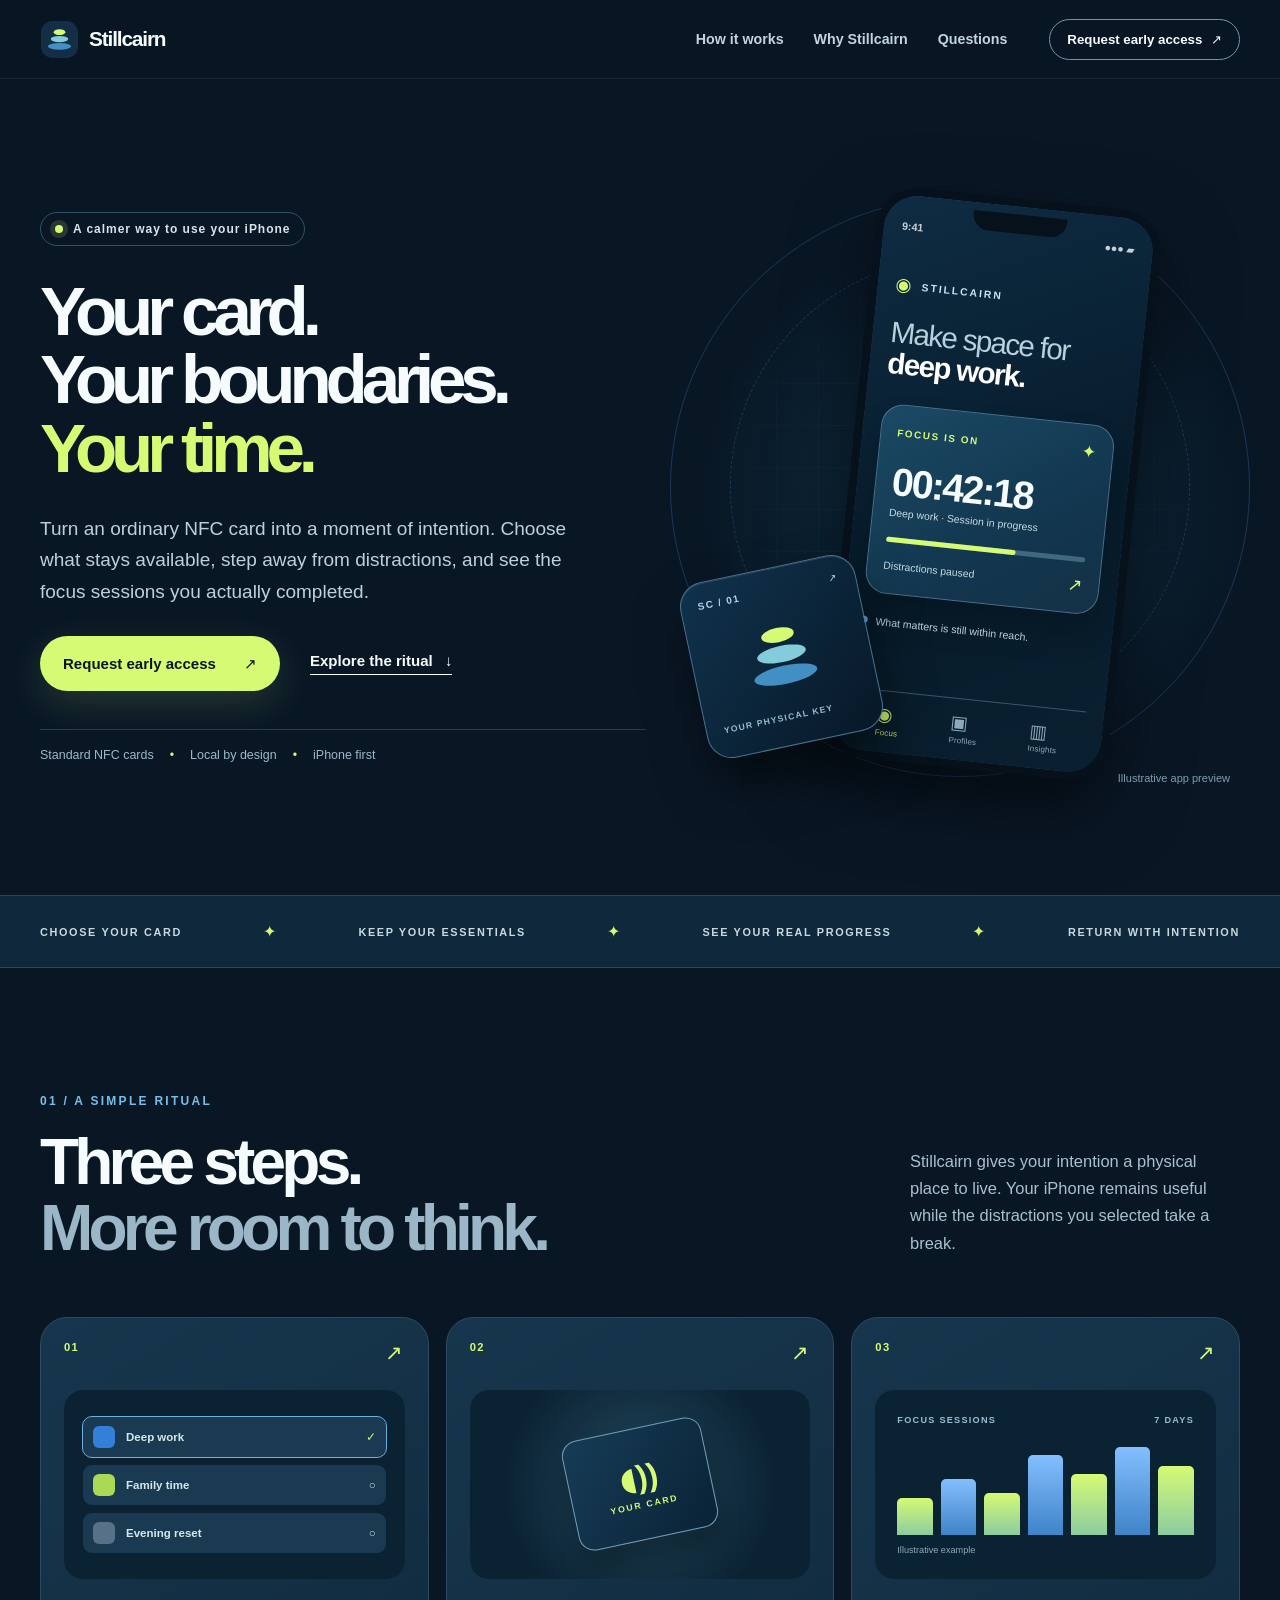
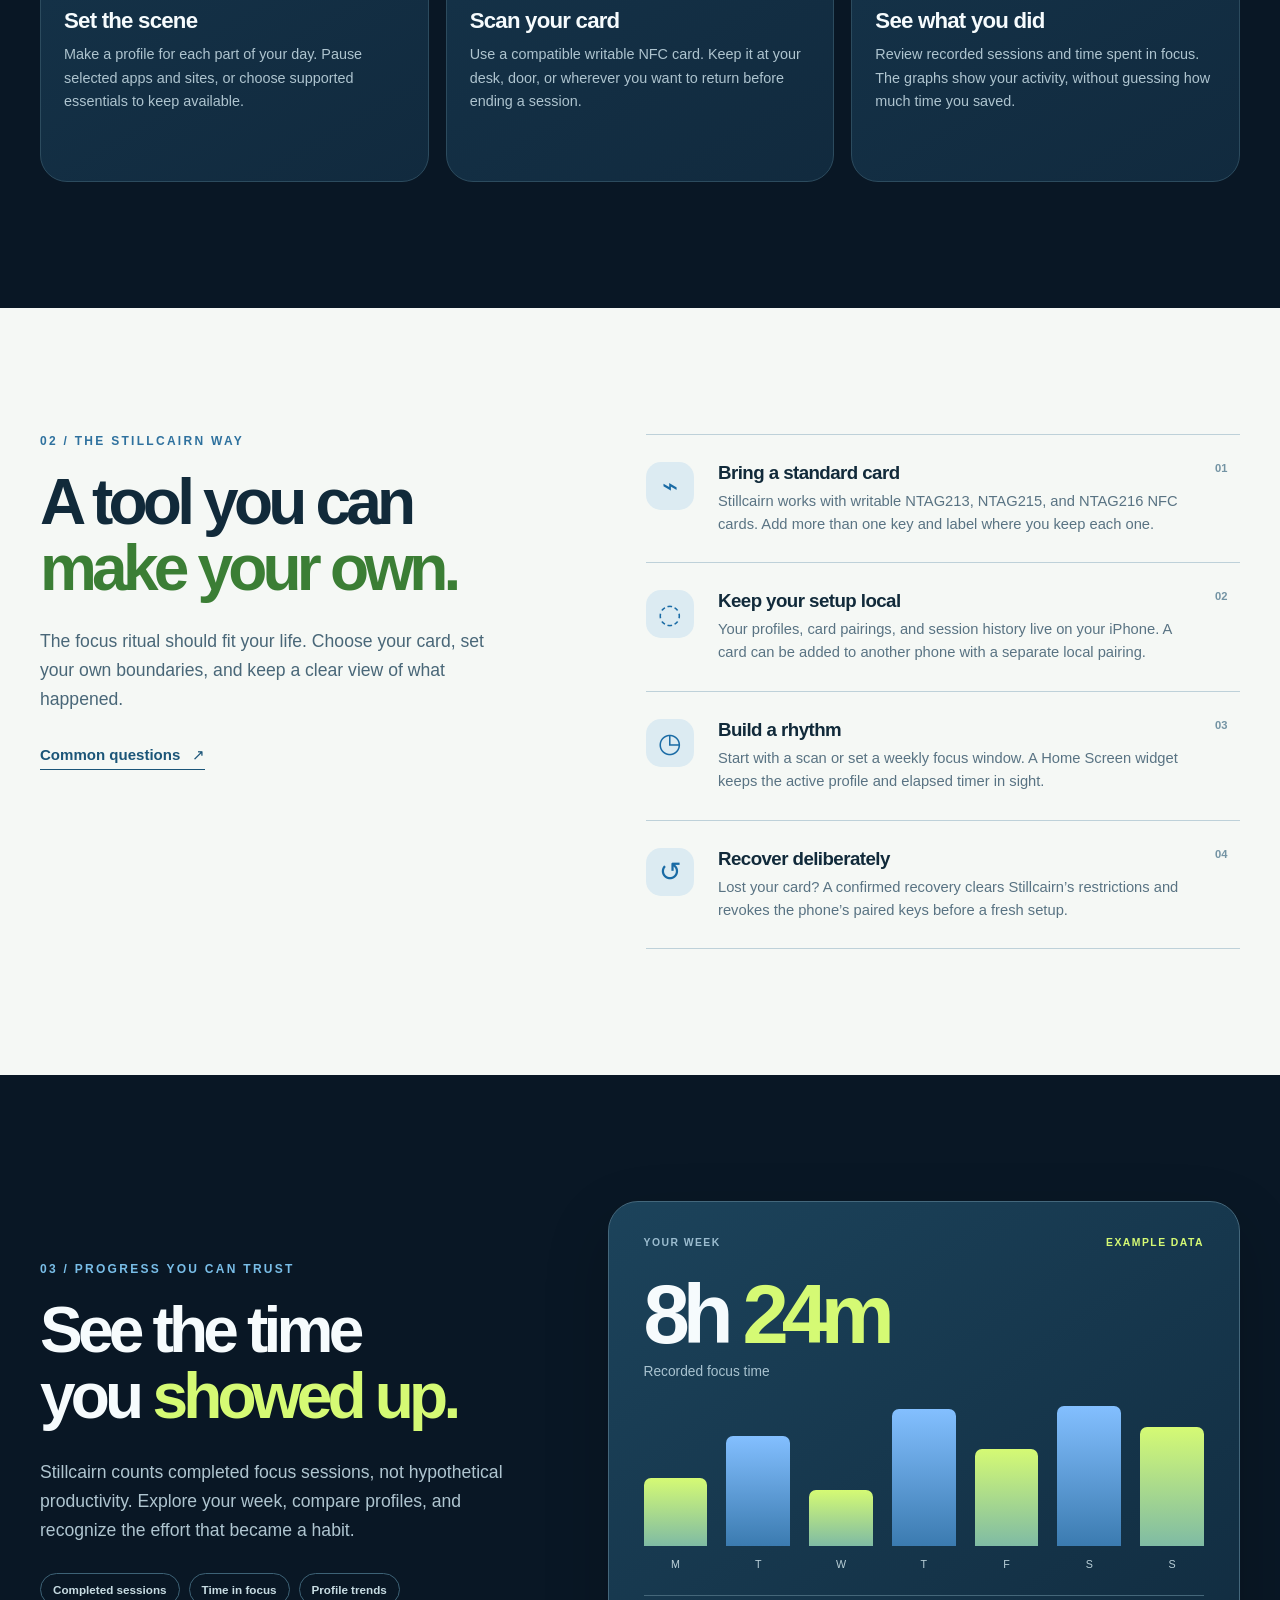
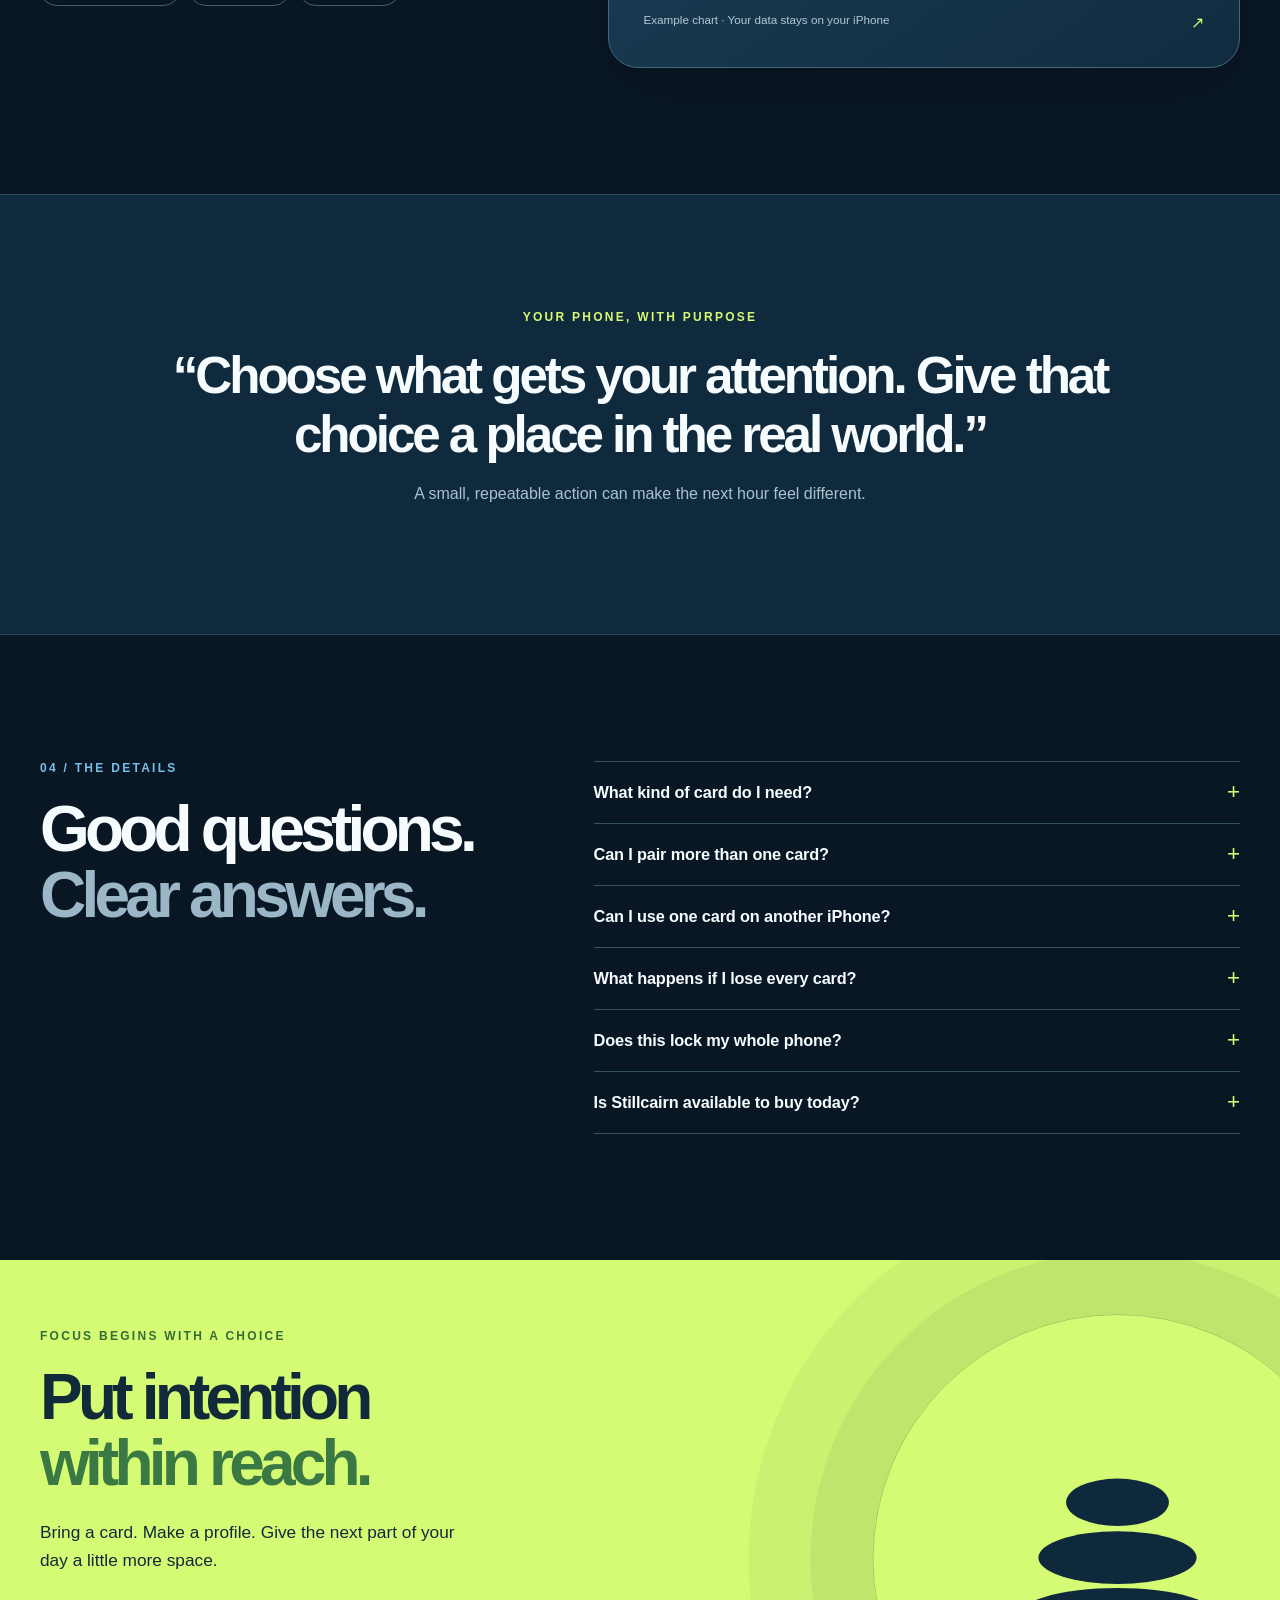
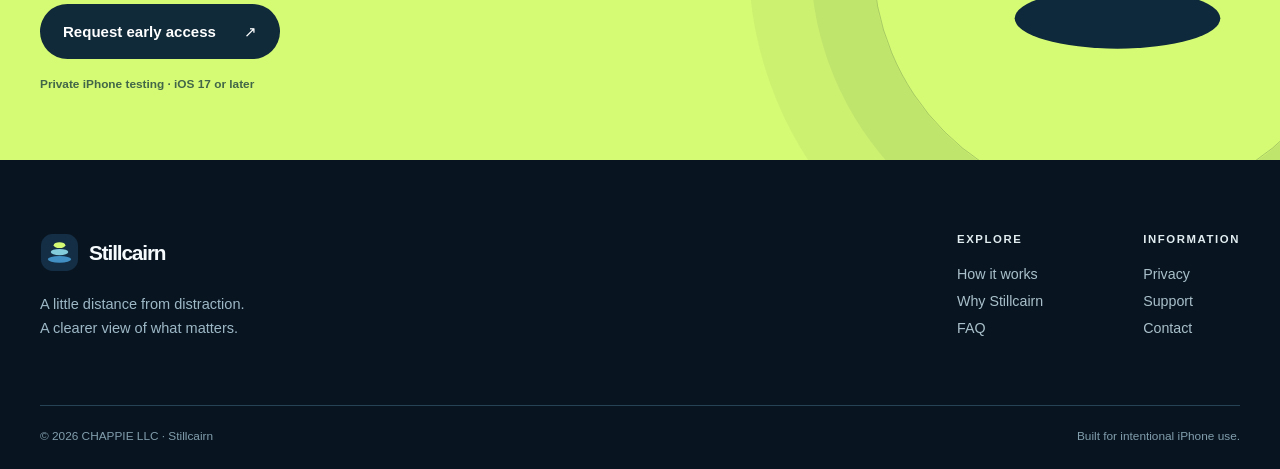
==== commit 565c81a2: "Rebrand public site as Stillcairn" ====
--- a/index.html
+++ b/index.html
@@ -4,31 +4,31 @@
   <meta charset="utf-8">
   <meta name="viewport" content="width=device-width, initial-scale=1">
   <meta name="theme-color" content="#091725">
-  <meta name="description" content="FocusKey turns a standard NFC card into a personal focus ritual. Choose what stays available, see your real session history, and keep your focus data on your iPhone.">
+  <meta name="description" content="Stillcairn turns a standard NFC card into a personal focus ritual. Choose what stays available, see your real session history, and keep your focus data on your iPhone.">
   <meta property="og:type" content="website">
-  <meta property="og:title" content="FocusKey — Your card. Your boundaries. Your time.">
+  <meta property="og:title" content="Stillcairn — Your card. Your boundaries. Your time.">
   <meta property="og:description" content="A personal focus ritual built around a standard NFC card, thoughtful profiles, and honest local insights.">
   <meta property="og:image" content="https://focus.cybrpulse.com/social.png">
   <meta property="og:url" content="https://focus.cybrpulse.com/">
   <link rel="canonical" href="https://focus.cybrpulse.com/">
   <link rel="icon" href="favicon.svg" type="image/svg+xml">
   <link rel="stylesheet" href="styles.css">
-  <title>FocusKey — Your card. Your boundaries. Your time.</title>
+  <title>Stillcairn — Your card. Your boundaries. Your time.</title>
 </head>
 <body>
   <a class="skip-link" href="#main">Skip to content</a>
   <header class="site-header">
     <div class="shell nav-row">
-      <a class="brand" href="./" aria-label="FocusKey home">
-        <svg class="brand-icon" viewBox="0 0 40 40" fill="none" aria-hidden="true"><rect x="1" y="1" width="38" height="38" rx="12" fill="#142e45"/><circle cx="15" cy="20" r="6" stroke="#d5fa74" stroke-width="4"/><path d="M21 20h12m-5 0v5m5-5v3" stroke="#d5fa74" stroke-width="4" stroke-linecap="round"/></svg>
-        <span>FocusKey</span>
+      <a class="brand" href="./" aria-label="Stillcairn home">
+        <svg class="brand-icon" viewBox="0 0 40 40" fill="none" aria-hidden="true"><rect x="1" y="1" width="38" height="38" rx="12" fill="#142e45"/><ellipse cx="20" cy="27" rx="12" ry="3.5" fill="#418fc3"/><ellipse cx="20" cy="19.5" rx="9" ry="3.2" fill="#84ccdc"/><ellipse cx="20" cy="12.5" rx="6" ry="3" fill="#d5fa74"/></svg>
+        <span>Stillcairn</span>
       </a>
       <nav class="main-nav" aria-label="Main navigation">
         <a href="#how-it-works">How it works</a>
-        <a href="#why-focuskey">Why FocusKey</a>
+        <a href="#why-stillcairn">Why Stillcairn</a>
         <a href="#questions">Questions</a>
       </nav>
-      <a class="nav-cta" href="mailto:support@cybrpulse.com?subject=FocusKey%20early%20access">Request early access <span aria-hidden="true">↗</span></a>
+      <a class="nav-cta" href="mailto:support@cybrpulse.com?subject=Stillcairn%20early%20access">Request early access <span aria-hidden="true">↗</span></a>
     </div>
   </header>
 
@@ -39,19 +39,19 @@
         <h1 id="hero-title">Your card.<br>Your boundaries.<br><em>Your time.</em></h1>
         <p class="hero-lede">Turn an ordinary NFC card into a moment of intention. Choose what stays available, step away from distractions, and see the focus sessions you actually completed.</p>
         <div class="hero-actions">
-          <a class="button button-primary" href="mailto:support@cybrpulse.com?subject=FocusKey%20early%20access">Request early access <span aria-hidden="true">↗</span></a>
+          <a class="button button-primary" href="mailto:support@cybrpulse.com?subject=Stillcairn%20early%20access">Request early access <span aria-hidden="true">↗</span></a>
           <a class="text-link" href="#how-it-works">Explore the ritual <span aria-hidden="true">↓</span></a>
         </div>
-        <div class="hero-proof" aria-label="FocusKey principles">
+        <div class="hero-proof" aria-label="Stillcairn principles">
           <span>Standard NFC cards</span><span>Local by design</span><span>iPhone first</span>
         </div>
       </div>
-      <div class="hero-art" aria-label="Illustration of FocusKey on an iPhone with a physical NFC card">
+      <div class="hero-art" aria-label="Illustration of Stillcairn on an iPhone with a physical NFC card">
         <div class="orbit orbit-one"></div><div class="orbit orbit-two"></div>
         <div class="phone-frame">
           <div class="phone-screen">
             <div class="phone-status"><span>9:41</span><span>●●● ▰</span></div>
-            <div class="phone-head"><span class="phone-logo">◉</span><span>FOCUSKEY</span></div>
+            <div class="phone-head"><span class="phone-logo">◉</span><span>STILLCAIRN</span></div>
             <div class="phone-greeting">Make space for<br><strong>deep work.</strong></div>
             <div class="session-card">
               <div class="session-top"><span class="session-label">FOCUS IS ON</span><span class="session-spark">✦</span></div>
@@ -64,7 +64,7 @@
             <div class="phone-tab"><span>◉<small>Focus</small></span><span>▣<small>Profiles</small></span><span>▥<small>Insights</small></span></div>
           </div>
         </div>
-        <div class="key-card" aria-hidden="true"><div class="key-card-top"><span>FK / 01</span><span>↗</span></div><svg viewBox="0 0 120 120" fill="none"><circle cx="60" cy="60" r="46" stroke="#5ba7ff" stroke-width="2" opacity=".8"/><circle cx="47" cy="60" r="13" stroke="#d5fa74" stroke-width="7"/><path d="M60 60h36m-11 0v13m11-13v9" stroke="#d5fa74" stroke-width="7" stroke-linecap="round"/></svg><span class="key-card-label">YOUR PHYSICAL KEY</span></div>
+        <div class="key-card" aria-hidden="true"><div class="key-card-top"><span>SC / 01</span><span>↗</span></div><svg viewBox="0 0 120 120" fill="none"><ellipse cx="60" cy="83" rx="35" ry="10" fill="#418fc3"/><ellipse cx="60" cy="60" rx="27" ry="9" fill="#84ccdc"/><ellipse cx="60" cy="39" rx="18" ry="8" fill="#d5fa74"/></svg><span class="key-card-label">YOUR PHYSICAL KEY</span></div>
         <span class="art-caption">Illustrative app preview</span>
       </div>
     </section>
@@ -72,7 +72,7 @@
     <section class="marquee-band" aria-label="Product highlights"><div class="shell marquee-inner"><span>CHOOSE YOUR CARD</span><b>✦</b><span>KEEP YOUR ESSENTIALS</span><b>✦</b><span>SEE YOUR REAL PROGRESS</span><b>✦</b><span>RETURN WITH INTENTION</span></div></section>
 
     <section id="how-it-works" class="section shell ritual-section">
-      <div class="section-heading"><p class="kicker">01 / A SIMPLE RITUAL</p><h2>Three steps.<br><span>More room to think.</span></h2><p>FocusKey gives your intention a physical place to live. Your iPhone remains useful while the distractions you selected take a break.</p></div>
+      <div class="section-heading"><p class="kicker">01 / A SIMPLE RITUAL</p><h2>Three steps.<br><span>More room to think.</span></h2><p>Stillcairn gives your intention a physical place to live. Your iPhone remains useful while the distractions you selected take a break.</p></div>
       <div class="steps-grid">
         <article class="step-card"><div class="step-number">01 <span>↗</span></div><div class="step-visual visual-select"><div class="mini-row"><span class="mini-square blue"></span><span>Deep work</span><span class="mini-check">✓</span></div><div class="mini-row"><span class="mini-square lime"></span><span>Family time</span><span>○</span></div><div class="mini-row"><span class="mini-square muted"></span><span>Evening reset</span><span>○</span></div></div><h3>Set the scene</h3><p>Make a profile for each part of your day. Pause selected apps and sites, or choose supported essentials to keep available.</p></article>
         <article class="step-card"><div class="step-number">02 <span>↗</span></div><div class="step-visual visual-card"><div class="tap-card"><span class="tap-rings">◖))</span><span>YOUR CARD</span></div><div class="tap-wave"></div></div><h3>Scan your card</h3><p>Use a compatible writable NFC card. Keep it at your desk, door, or wherever you want to return before ending a session.</p></article>
@@ -80,33 +80,33 @@
       </div>
     </section>
 
-    <section id="why-focuskey" class="difference-section">
+    <section id="why-stillcairn" class="difference-section">
       <div class="shell difference-grid">
-        <div class="difference-intro"><p class="kicker">02 / THE FOCUSKEY WAY</p><h2>A tool you can<br><em>make your own.</em></h2><p>The focus ritual should fit your life. Choose your card, set your own boundaries, and keep a clear view of what happened.</p><a class="light-link" href="#questions">Common questions <span aria-hidden="true">↗</span></a></div>
+        <div class="difference-intro"><p class="kicker">02 / THE STILLCAIRN WAY</p><h2>A tool you can<br><em>make your own.</em></h2><p>The focus ritual should fit your life. Choose your card, set your own boundaries, and keep a clear view of what happened.</p><a class="light-link" href="#questions">Common questions <span aria-hidden="true">↗</span></a></div>
         <div class="difference-list">
-          <article><span class="feature-icon">⌁</span><div><h3>Bring a standard card</h3><p>FocusKey works with writable NTAG213, NTAG215, and NTAG216 NFC cards. Add more than one key and label where you keep each one.</p></div><span class="feature-index">01</span></article>
+          <article><span class="feature-icon">⌁</span><div><h3>Bring a standard card</h3><p>Stillcairn works with writable NTAG213, NTAG215, and NTAG216 NFC cards. Add more than one key and label where you keep each one.</p></div><span class="feature-index">01</span></article>
           <article><span class="feature-icon">◌</span><div><h3>Keep your setup local</h3><p>Your profiles, card pairings, and session history live on your iPhone. A card can be added to another phone with a separate local pairing.</p></div><span class="feature-index">02</span></article>
           <article><span class="feature-icon">◷</span><div><h3>Build a rhythm</h3><p>Start with a scan or set a weekly focus window. A Home Screen widget keeps the active profile and elapsed timer in sight.</p></div><span class="feature-index">03</span></article>
-          <article><span class="feature-icon">↺</span><div><h3>Recover deliberately</h3><p>Lost your card? A confirmed recovery clears FocusKey’s restrictions and revokes the phone’s paired keys before a fresh setup.</p></div><span class="feature-index">04</span></article>
+          <article><span class="feature-icon">↺</span><div><h3>Recover deliberately</h3><p>Lost your card? A confirmed recovery clears Stillcairn’s restrictions and revokes the phone’s paired keys before a fresh setup.</p></div><span class="feature-index">04</span></article>
         </div>
       </div>
     </section>
 
-    <section class="section shell insight-section"><div class="insight-copy"><p class="kicker">03 / PROGRESS YOU CAN TRUST</p><h2>See the time<br>you <em>showed up.</em></h2><p>FocusKey counts completed focus sessions, not hypothetical productivity. Explore your week, compare profiles, and recognize the effort that became a habit.</p><div class="insight-tags"><span>Completed sessions</span><span>Time in focus</span><span>Profile trends</span></div></div><div class="insight-panel"><div class="panel-top"><span>YOUR WEEK</span><span>EXAMPLE DATA</span></div><div class="panel-metric">8h <span>24m</span></div><div class="panel-caption">Recorded focus time</div><div class="large-bars" aria-hidden="true"><div><i style="--h:41%"></i><small>M</small></div><div><i style="--h:67%"></i><small>T</small></div><div><i style="--h:34%"></i><small>W</small></div><div><i style="--h:83%"></i><small>T</small></div><div><i style="--h:59%"></i><small>F</small></div><div><i style="--h:98%"></i><small>S</small></div><div><i style="--h:72%"></i><small>S</small></div></div><div class="panel-bottom"><span>Example chart · Your data stays on your iPhone</span><span>↗</span></div></div></section>
+    <section class="section shell insight-section"><div class="insight-copy"><p class="kicker">03 / PROGRESS YOU CAN TRUST</p><h2>See the time<br>you <em>showed up.</em></h2><p>Stillcairn counts completed focus sessions, not hypothetical productivity. Explore your week, compare profiles, and recognize the effort that became a habit.</p><div class="insight-tags"><span>Completed sessions</span><span>Time in focus</span><span>Profile trends</span></div></div><div class="insight-panel"><div class="panel-top"><span>YOUR WEEK</span><span>EXAMPLE DATA</span></div><div class="panel-metric">8h <span>24m</span></div><div class="panel-caption">Recorded focus time</div><div class="large-bars" aria-hidden="true"><div><i style="--h:41%"></i><small>M</small></div><div><i style="--h:67%"></i><small>T</small></div><div><i style="--h:34%"></i><small>W</small></div><div><i style="--h:83%"></i><small>T</small></div><div><i style="--h:59%"></i><small>F</small></div><div><i style="--h:98%"></i><small>S</small></div><div><i style="--h:72%"></i><small>S</small></div></div><div class="panel-bottom"><span>Example chart · Your data stays on your iPhone</span><span>↗</span></div></div></section>
 
     <section class="quote-section"><div class="shell"><p class="kicker">YOUR PHONE, WITH PURPOSE</p><blockquote>“Choose what gets your attention. Give that choice a place in the real world.”</blockquote><p class="quote-note">A small, repeatable action can make the next hour feel different.</p></div></section>
 
     <section id="questions" class="section shell faq-section"><div class="faq-intro"><p class="kicker">04 / THE DETAILS</p><h2>Good questions.<br><span>Clear answers.</span></h2></div><div class="faq-list">
       <details><summary>What kind of card do I need?<span>+</span></summary><p>A writable NTAG213, NTAG215, or NTAG216 NFC card. Choose a card with a roughly 25–30 mm antenna for easier scanning. For a metal surface, use an on-metal or ferrite-backed tag.</p></details>
-      <details><summary>Can I pair more than one card?<span>+</span></summary><p>Yes. FocusKey supports up to 16 cards on one iPhone. You can name each key and remove an individual key while no focus session or scheduled window is active.</p></details>
-      <details><summary>Can I use one card on another iPhone?<span>+</span></summary><p>Yes. Scan an existing FocusKey card in the second iPhone’s Add key flow. Each phone stores and manages its own pairing; removing a card from one phone does not remove it from the other.</p></details>
-      <details><summary>What happens if I lose every card?<span>+</span></summary><p>Use the app’s confirmed Lost your key recovery. It clears FocusKey’s restrictions on that phone, revokes its paired cards, and requires a new card write and verification before another focus session. It cannot erase a lost physical card.</p></details>
-      <details><summary>Does this lock my whole phone?<span>+</span></summary><p>No. FocusKey uses iOS Screen Time controls for the apps, categories, and supported websites selected in a profile. It does not change your passcode or lock the device. You retain control of Screen Time authorization in iOS Settings.</p></details>
-      <details><summary>Is FocusKey available to buy today?<span>+</span></summary><p>FocusKey is in private iPhone testing. Pricing and public availability have not been announced. Email us to ask about early access and updates.</p></details>
+      <details><summary>Can I pair more than one card?<span>+</span></summary><p>Yes. Stillcairn supports up to 16 cards on one iPhone. You can name each key and remove an individual key while no focus session or scheduled window is active.</p></details>
+      <details><summary>Can I use one card on another iPhone?<span>+</span></summary><p>Yes. Scan an existing Stillcairn card in the second iPhone’s Add key flow. Each phone stores and manages its own pairing; removing a card from one phone does not remove it from the other.</p></details>
+      <details><summary>What happens if I lose every card?<span>+</span></summary><p>Use the app’s confirmed Lost your key recovery. It clears Stillcairn’s restrictions on that phone, revokes its paired cards, and requires a new card write and verification before another focus session. It cannot erase a lost physical card.</p></details>
+      <details><summary>Does this lock my whole phone?<span>+</span></summary><p>No. Stillcairn uses iOS Screen Time controls for the apps, categories, and supported websites selected in a profile. It does not change your passcode or lock the device. You retain control of Screen Time authorization in iOS Settings.</p></details>
+      <details><summary>Is Stillcairn available to buy today?<span>+</span></summary><p>Stillcairn is in private iPhone testing. Pricing and public availability have not been announced. Email us to ask about early access and updates.</p></details>
     </div></section>
 
-    <section class="closing-section"><div class="shell closing-grid"><div><p class="kicker">FOCUS BEGINS WITH A CHOICE</p><h2>Put intention<br><em>within reach.</em></h2><p>Bring a card. Make a profile. Give the next part of your day a little more space.</p><a class="button button-dark" href="mailto:support@cybrpulse.com?subject=FocusKey%20early%20access">Request early access <span aria-hidden="true">↗</span></a><span class="availability">Private iPhone testing · iOS 17 or later</span></div><div class="closing-mark" aria-hidden="true"><svg viewBox="0 0 220 220" fill="none"><circle cx="110" cy="110" r="100" stroke="#0e293b" stroke-width="2"/><circle cx="92" cy="110" r="30" stroke="#0e293b" stroke-width="13"/><path d="M122 110h70m-20 0v28m20-28v18" stroke="#0e293b" stroke-width="13" stroke-linecap="round"/></svg></div></div></section>
+    <section class="closing-section"><div class="shell closing-grid"><div><p class="kicker">FOCUS BEGINS WITH A CHOICE</p><h2>Put intention<br><em>within reach.</em></h2><p>Bring a card. Make a profile. Give the next part of your day a little more space.</p><a class="button button-dark" href="mailto:support@cybrpulse.com?subject=Stillcairn%20early%20access">Request early access <span aria-hidden="true">↗</span></a><span class="availability">Private iPhone testing · iOS 17 or later</span></div><div class="closing-mark" aria-hidden="true"><svg viewBox="0 0 220 220" fill="none"><ellipse cx="110" cy="155" rx="78" ry="23" fill="#0e293b"/><ellipse cx="110" cy="109" rx="60" ry="20" fill="#0e293b"/><ellipse cx="110" cy="67" rx="39" ry="18" fill="#0e293b"/></svg></div></div></section>
   </main>
-  <footer class="site-footer"><div class="shell footer-grid"><div><a class="brand" href="./"><svg class="brand-icon" viewBox="0 0 40 40" fill="none" aria-hidden="true"><rect x="1" y="1" width="38" height="38" rx="12" fill="#142e45"/><circle cx="15" cy="20" r="6" stroke="#d5fa74" stroke-width="4"/><path d="M21 20h12m-5 0v5m5-5v3" stroke="#d5fa74" stroke-width="4" stroke-linecap="round"/></svg><span>FocusKey</span></a><p>A little distance from distraction.<br>A clearer view of what matters.</p></div><div class="footer-links"><div><strong>Explore</strong><a href="#how-it-works">How it works</a><a href="#why-focuskey">Why FocusKey</a><a href="#questions">FAQ</a></div><div><strong>Information</strong><a href="privacy.html">Privacy</a><a href="support.html">Support</a><a href="mailto:support@cybrpulse.com?subject=FocusKey%20question">Contact</a></div></div></div><div class="shell footer-bottom"><span>© 2026 CHAPPIE LLC · FocusKey</span><span>Built for intentional iPhone use.</span></div></footer>
+  <footer class="site-footer"><div class="shell footer-grid"><div><a class="brand" href="./"><svg class="brand-icon" viewBox="0 0 40 40" fill="none" aria-hidden="true"><rect x="1" y="1" width="38" height="38" rx="12" fill="#142e45"/><ellipse cx="20" cy="27" rx="12" ry="3.5" fill="#418fc3"/><ellipse cx="20" cy="19.5" rx="9" ry="3.2" fill="#84ccdc"/><ellipse cx="20" cy="12.5" rx="6" ry="3" fill="#d5fa74"/></svg><span>Stillcairn</span></a><p>A little distance from distraction.<br>A clearer view of what matters.</p></div><div class="footer-links"><div><strong>Explore</strong><a href="#how-it-works">How it works</a><a href="#why-stillcairn">Why Stillcairn</a><a href="#questions">FAQ</a></div><div><strong>Information</strong><a href="privacy.html">Privacy</a><a href="support.html">Support</a><a href="mailto:support@cybrpulse.com?subject=Stillcairn%20question">Contact</a></div></div></div><div class="shell footer-bottom"><span>© 2026 CHAPPIE LLC · Stillcairn</span><span>Built for intentional iPhone use.</span></div></footer>
 </body>
 </html>
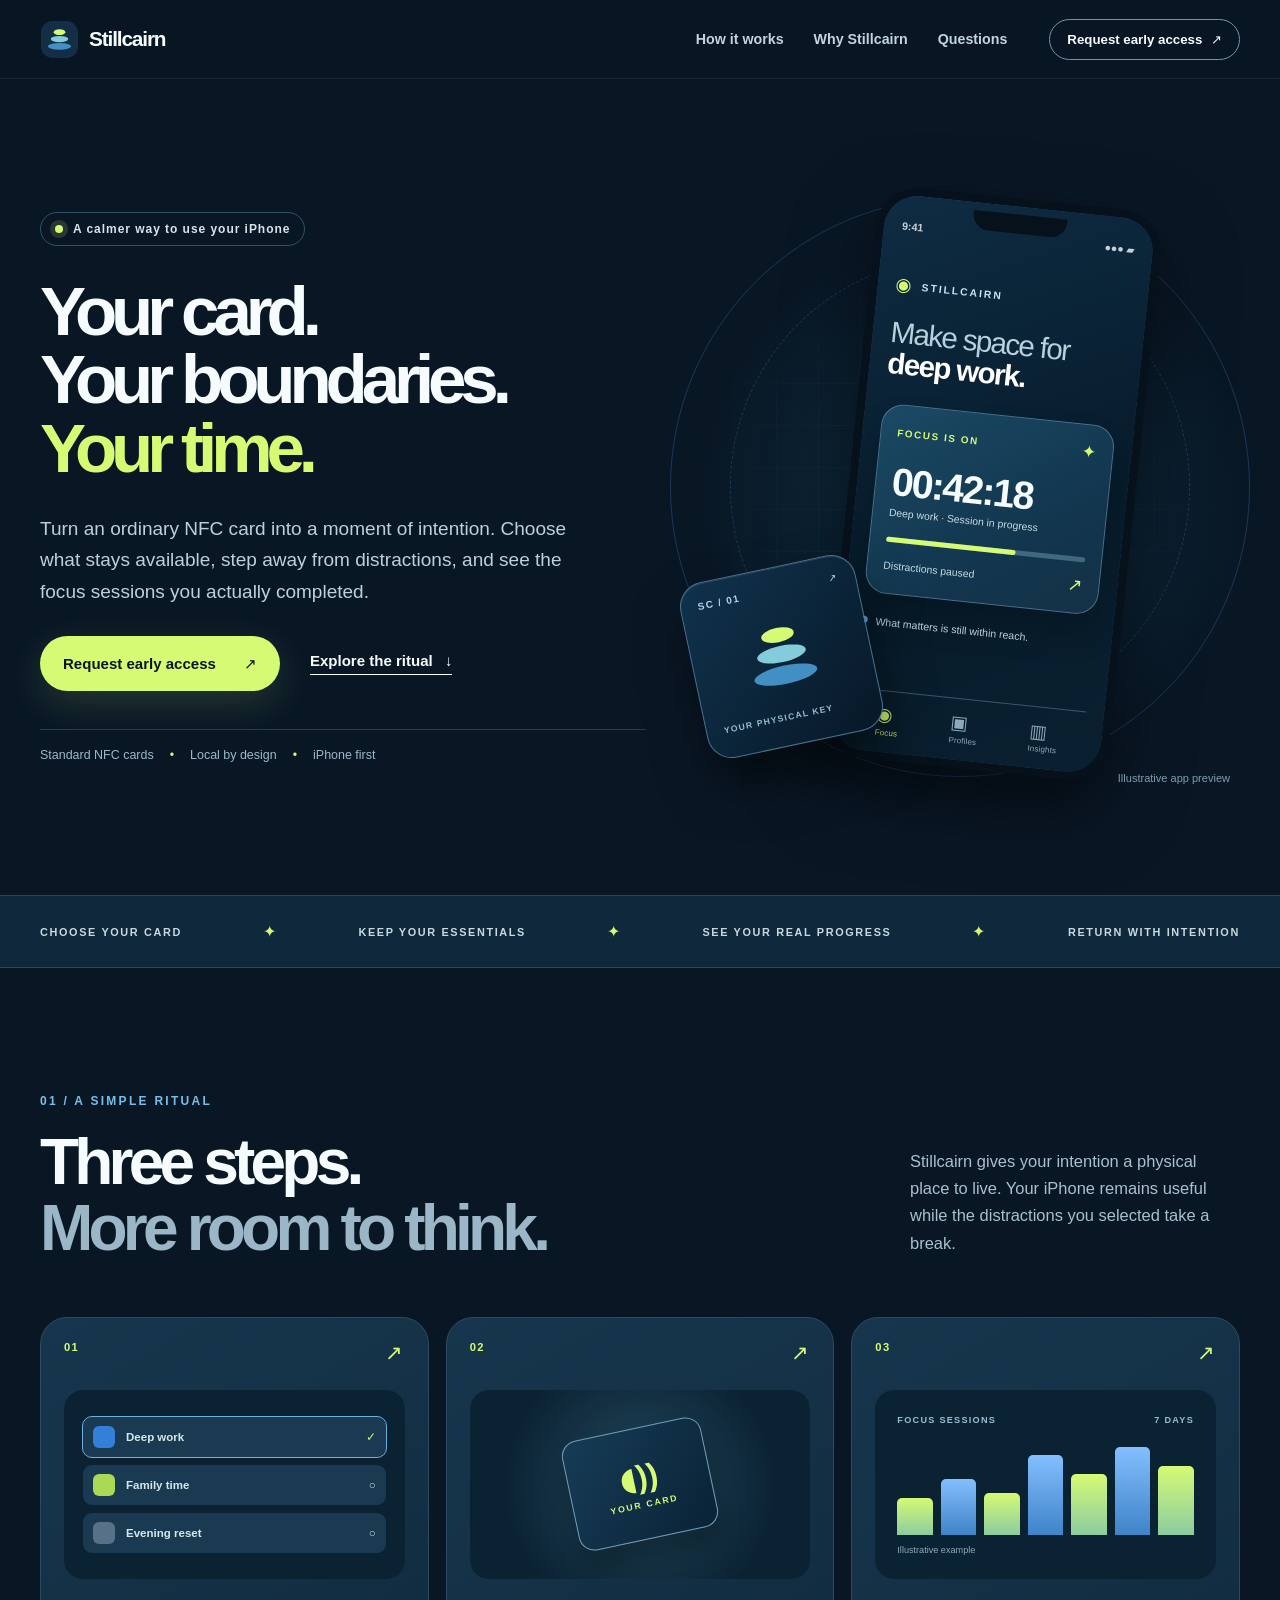
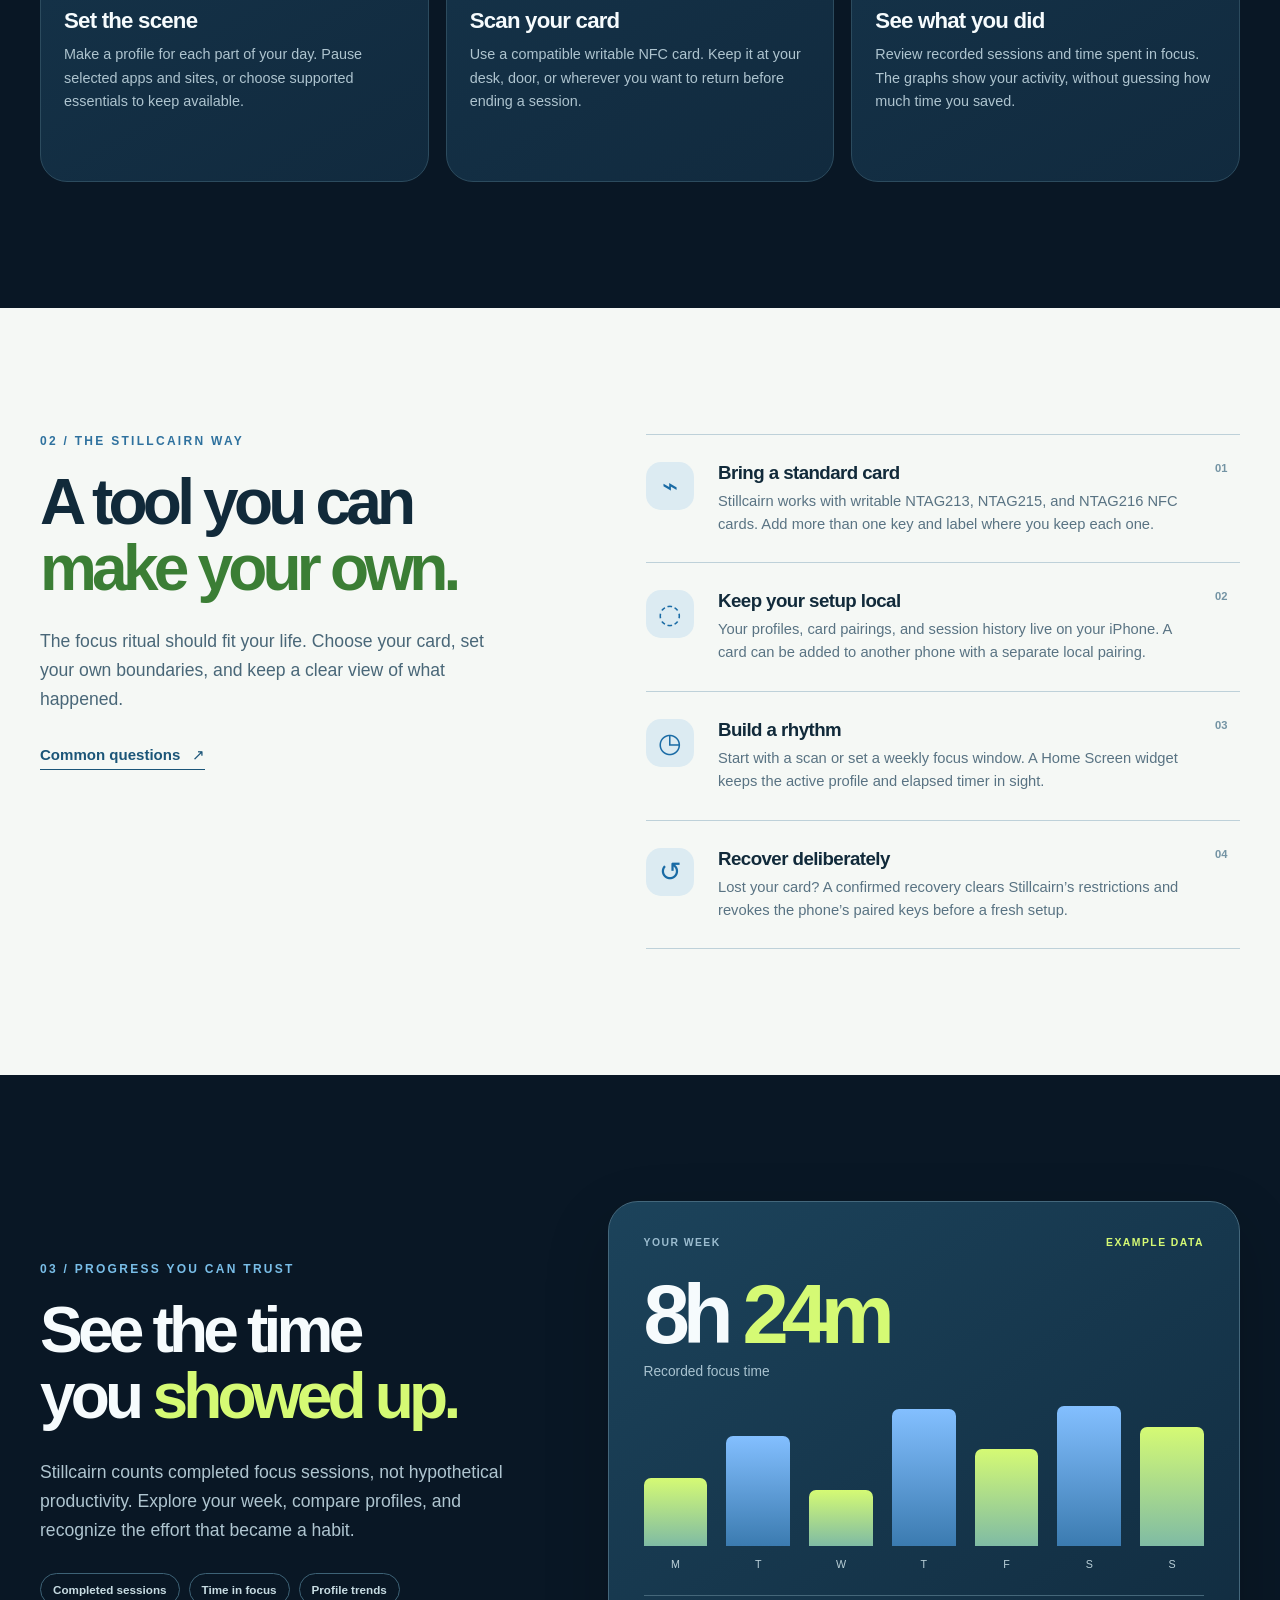
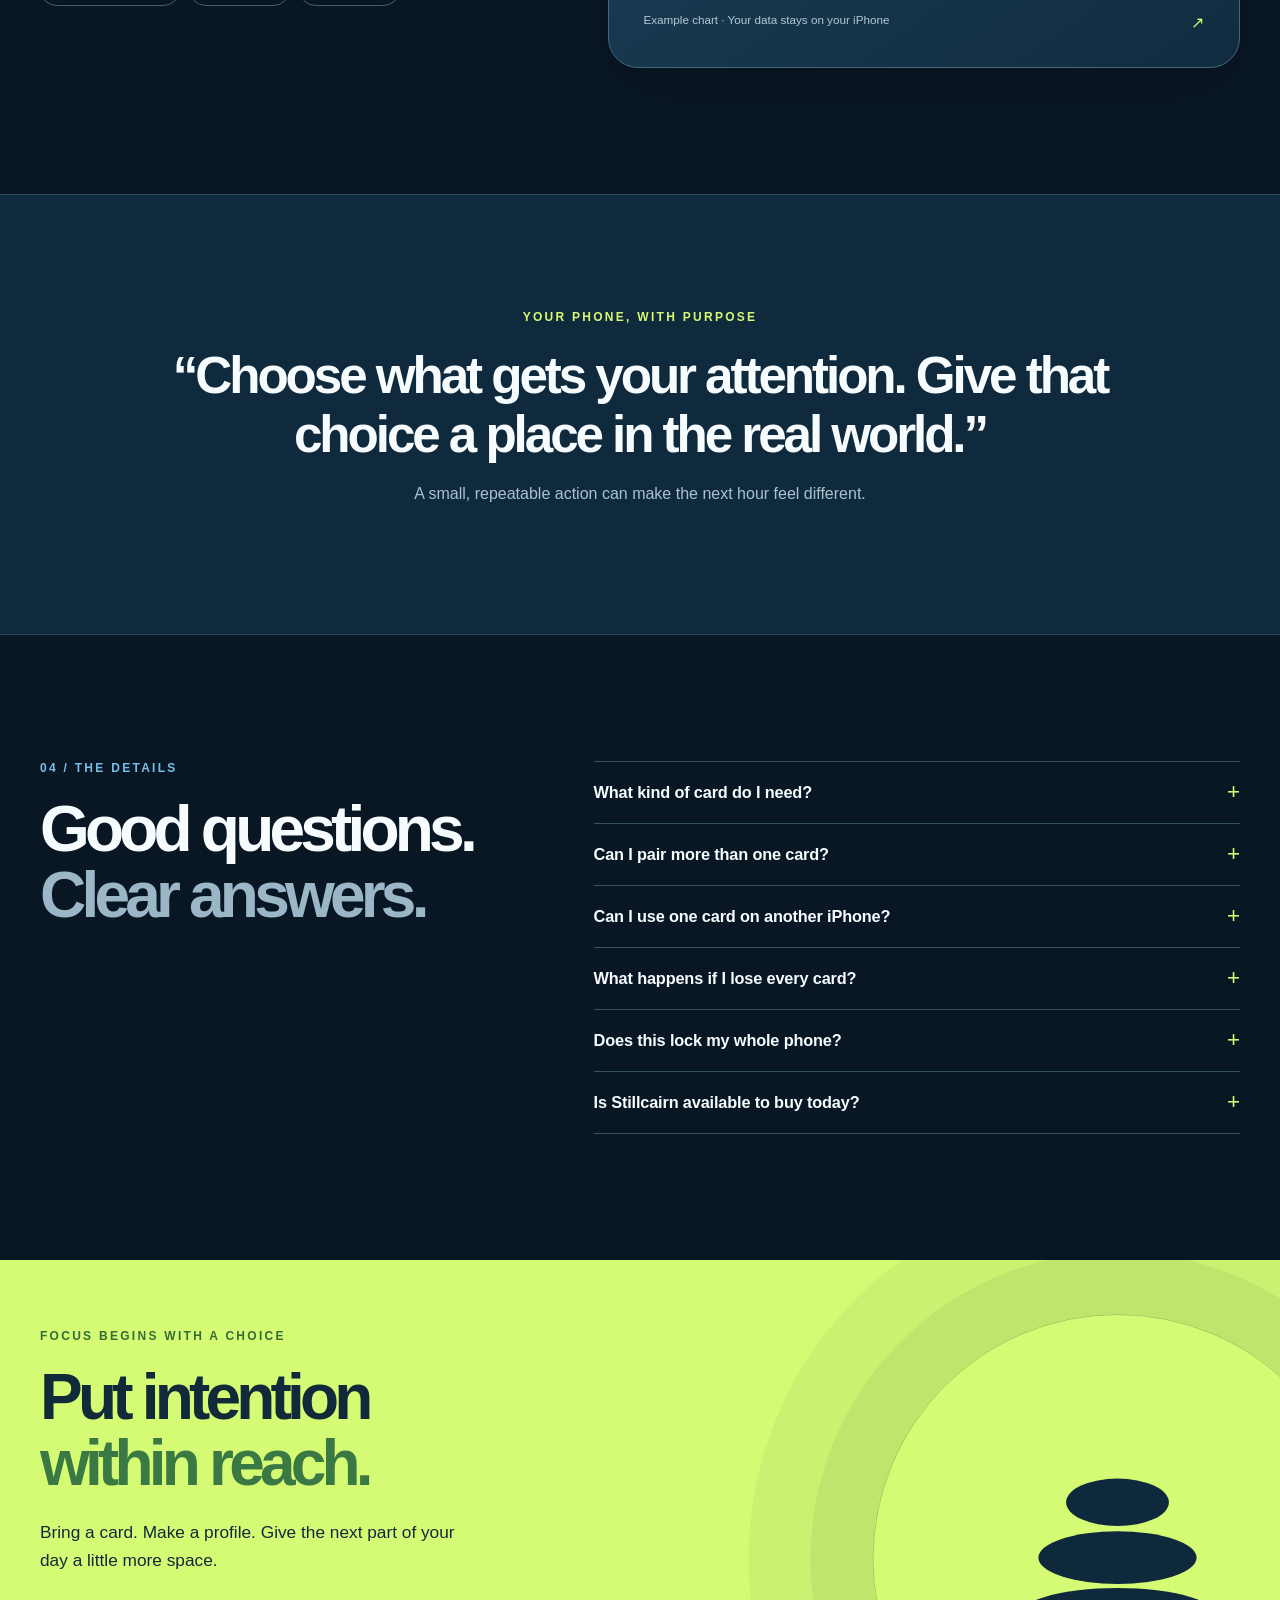
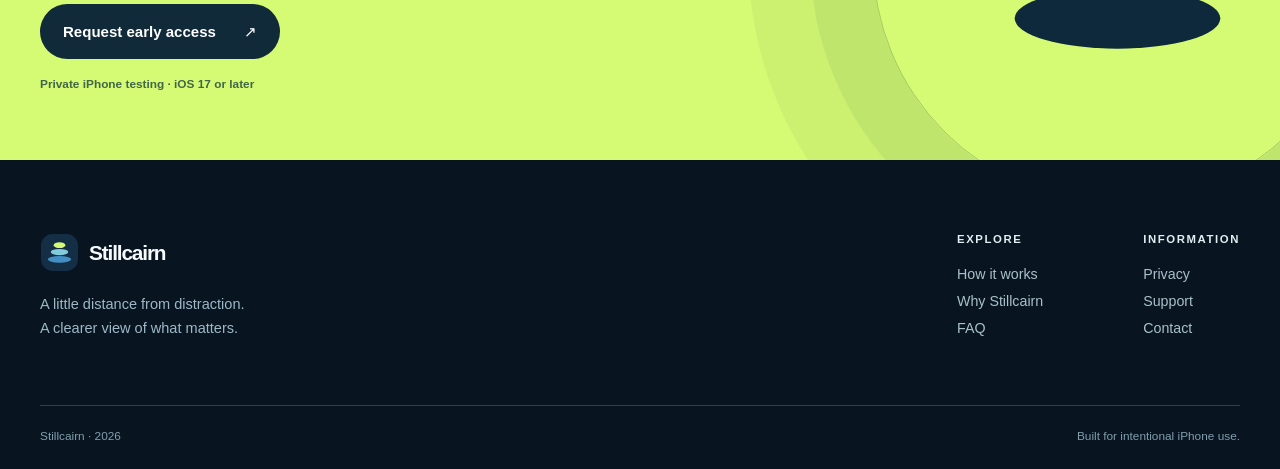
==== commit 1f01b7ef: "Remove company ownership claim from site footers" ====
--- a/index.html
+++ b/index.html
@@ -107,6 +107,6 @@
 
     <section class="closing-section"><div class="shell closing-grid"><div><p class="kicker">FOCUS BEGINS WITH A CHOICE</p><h2>Put intention<br><em>within reach.</em></h2><p>Bring a card. Make a profile. Give the next part of your day a little more space.</p><a class="button button-dark" href="mailto:support@cybrpulse.com?subject=Stillcairn%20early%20access">Request early access <span aria-hidden="true">↗</span></a><span class="availability">Private iPhone testing · iOS 17 or later</span></div><div class="closing-mark" aria-hidden="true"><svg viewBox="0 0 220 220" fill="none"><ellipse cx="110" cy="155" rx="78" ry="23" fill="#0e293b"/><ellipse cx="110" cy="109" rx="60" ry="20" fill="#0e293b"/><ellipse cx="110" cy="67" rx="39" ry="18" fill="#0e293b"/></svg></div></div></section>
   </main>
-  <footer class="site-footer"><div class="shell footer-grid"><div><a class="brand" href="./"><svg class="brand-icon" viewBox="0 0 40 40" fill="none" aria-hidden="true"><rect x="1" y="1" width="38" height="38" rx="12" fill="#142e45"/><ellipse cx="20" cy="27" rx="12" ry="3.5" fill="#418fc3"/><ellipse cx="20" cy="19.5" rx="9" ry="3.2" fill="#84ccdc"/><ellipse cx="20" cy="12.5" rx="6" ry="3" fill="#d5fa74"/></svg><span>Stillcairn</span></a><p>A little distance from distraction.<br>A clearer view of what matters.</p></div><div class="footer-links"><div><strong>Explore</strong><a href="#how-it-works">How it works</a><a href="#why-stillcairn">Why Stillcairn</a><a href="#questions">FAQ</a></div><div><strong>Information</strong><a href="privacy.html">Privacy</a><a href="support.html">Support</a><a href="mailto:support@cybrpulse.com?subject=Stillcairn%20question">Contact</a></div></div></div><div class="shell footer-bottom"><span>© 2026 CHAPPIE LLC · Stillcairn</span><span>Built for intentional iPhone use.</span></div></footer>
+  <footer class="site-footer"><div class="shell footer-grid"><div><a class="brand" href="./"><svg class="brand-icon" viewBox="0 0 40 40" fill="none" aria-hidden="true"><rect x="1" y="1" width="38" height="38" rx="12" fill="#142e45"/><ellipse cx="20" cy="27" rx="12" ry="3.5" fill="#418fc3"/><ellipse cx="20" cy="19.5" rx="9" ry="3.2" fill="#84ccdc"/><ellipse cx="20" cy="12.5" rx="6" ry="3" fill="#d5fa74"/></svg><span>Stillcairn</span></a><p>A little distance from distraction.<br>A clearer view of what matters.</p></div><div class="footer-links"><div><strong>Explore</strong><a href="#how-it-works">How it works</a><a href="#why-stillcairn">Why Stillcairn</a><a href="#questions">FAQ</a></div><div><strong>Information</strong><a href="privacy.html">Privacy</a><a href="support.html">Support</a><a href="mailto:support@cybrpulse.com?subject=Stillcairn%20question">Contact</a></div></div></div><div class="shell footer-bottom"><span>Stillcairn · 2026</span><span>Built for intentional iPhone use.</span></div></footer>
 </body>
 </html>
